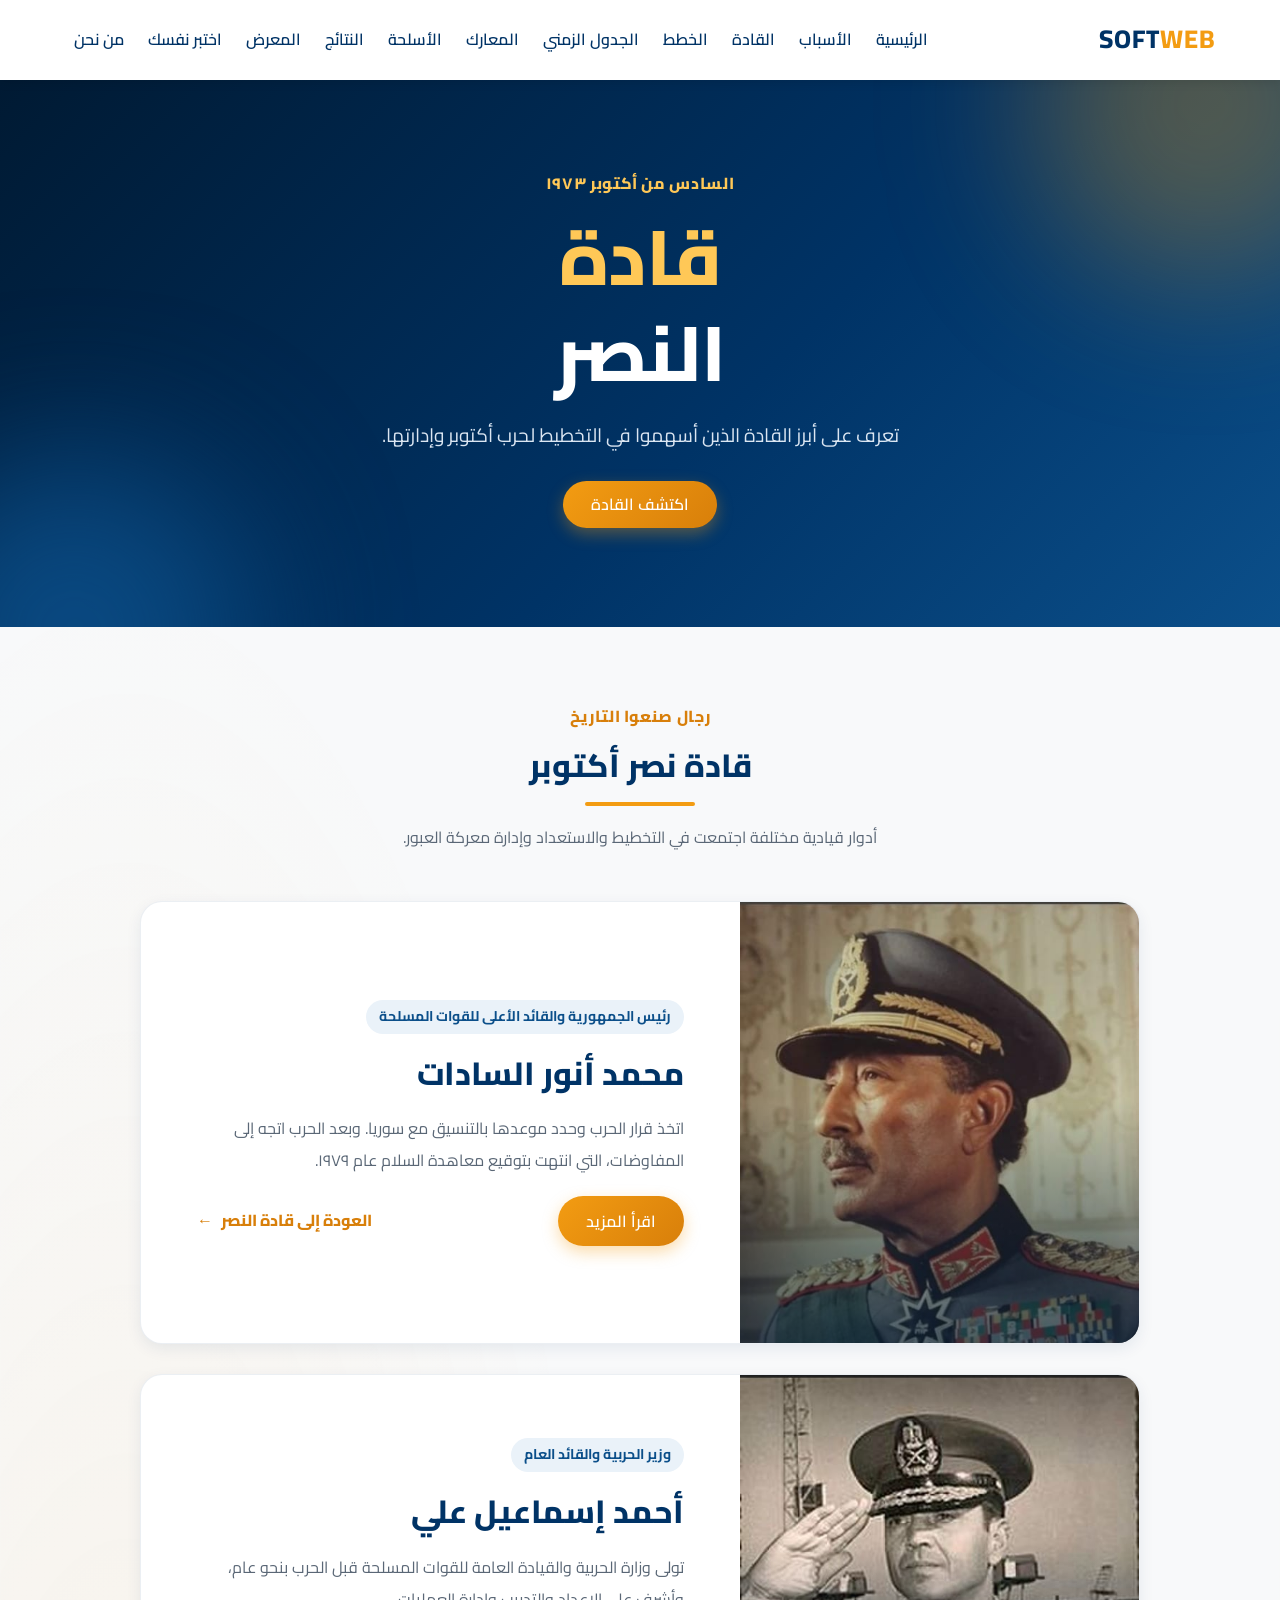
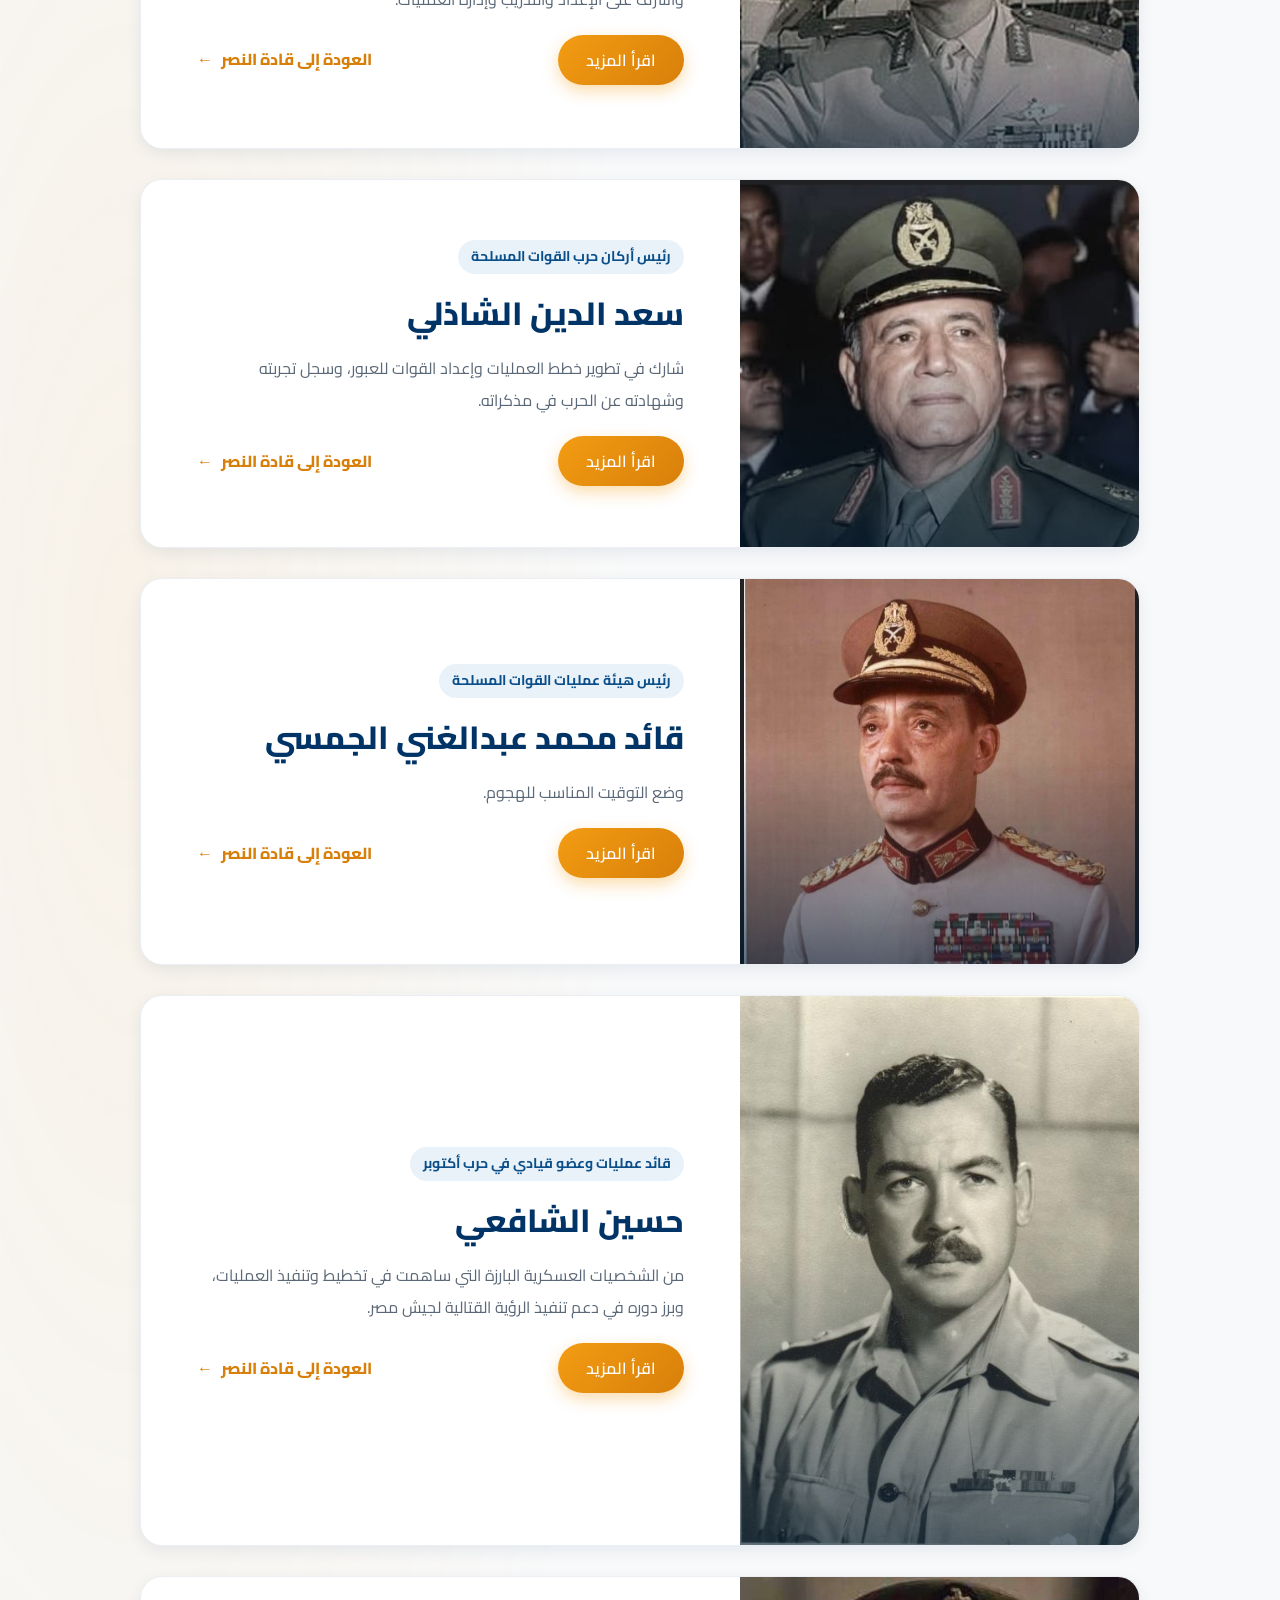
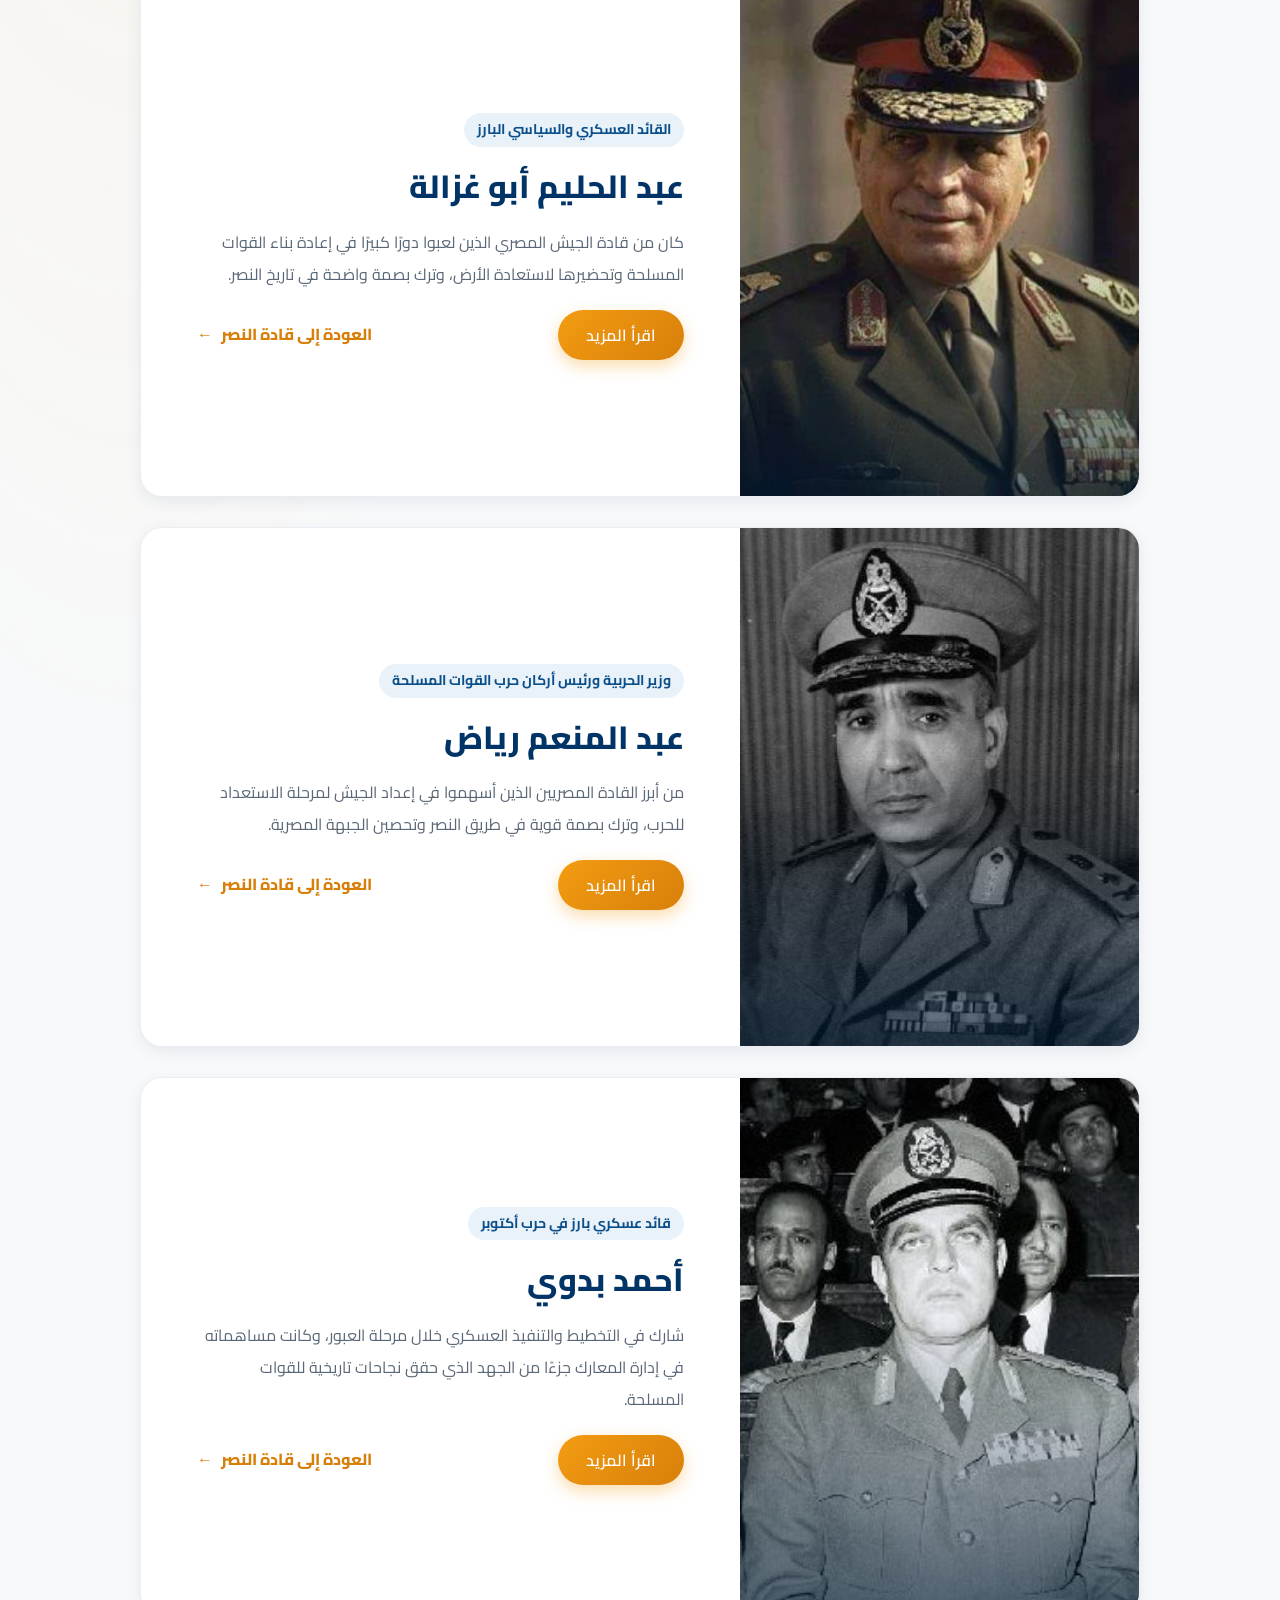
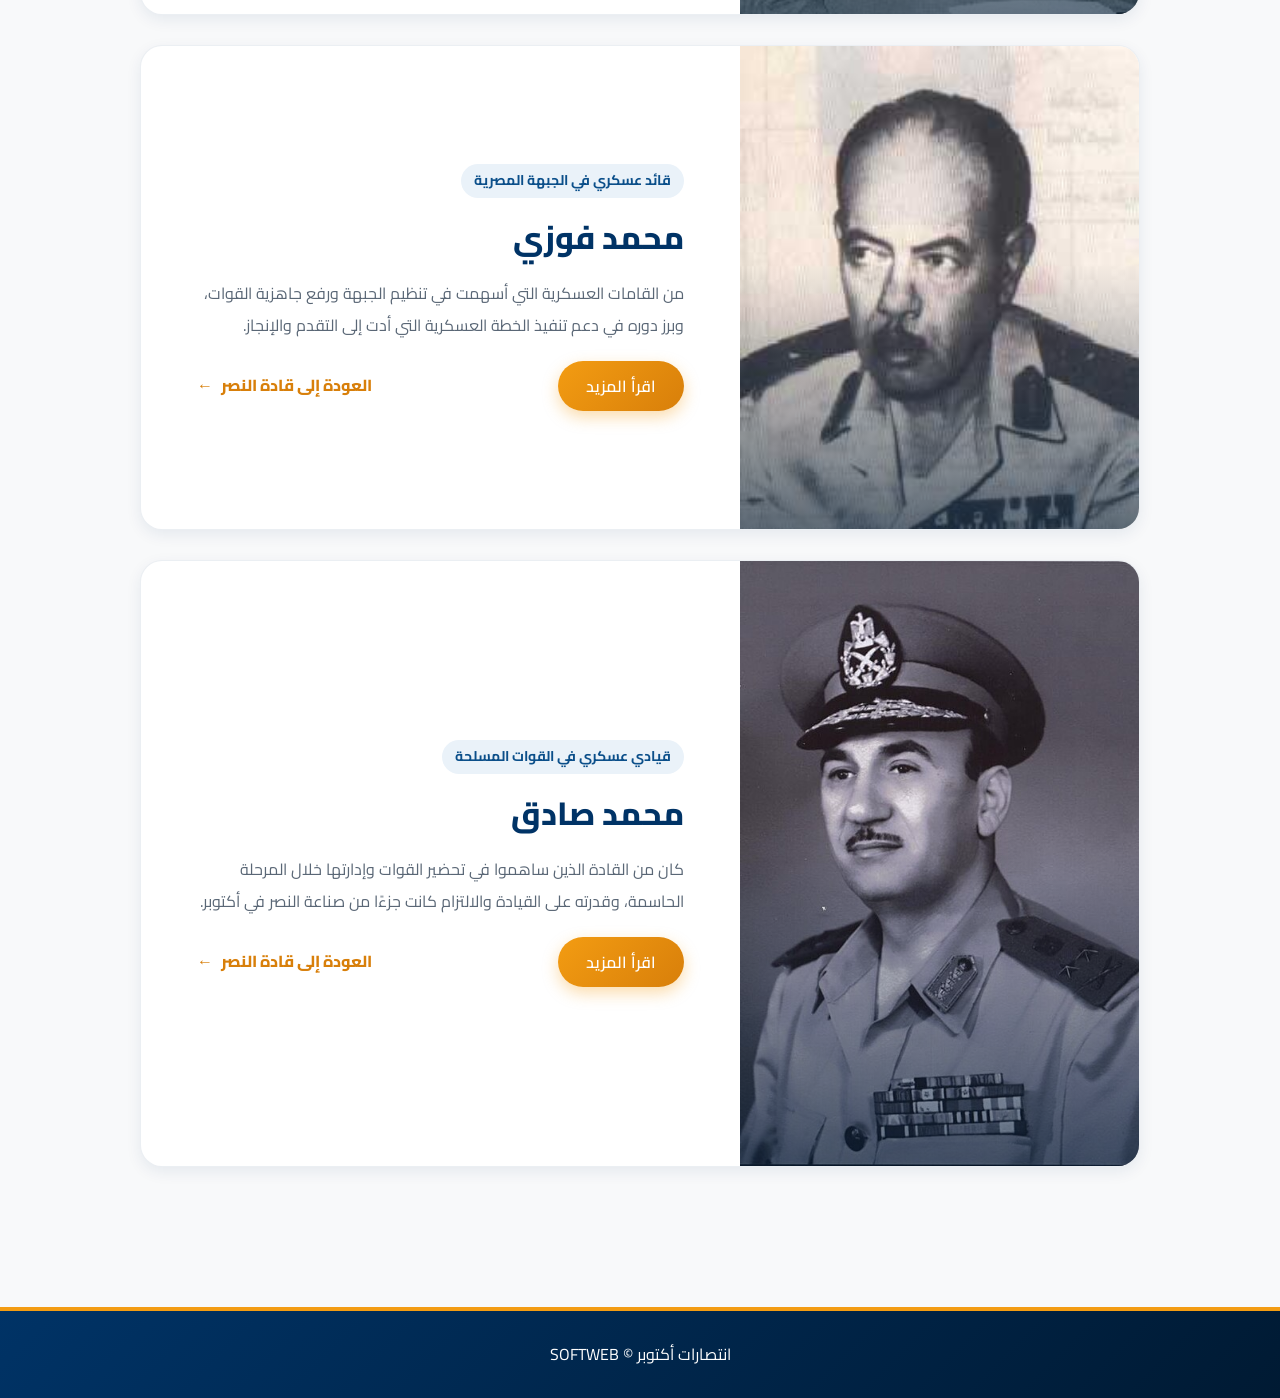
==== templates/leaders.html @ ecd03519 "Add files via upload" ====
<!doctype html>
<html lang="ar" dir="rtl">

<head>
    <meta charset="utf-8">
    <meta name="viewport" content="width=device-width, initial-scale=1">
    <meta name="description" content="تعرف على قادة مصر الذين أسهموا في نصر أكتوبر ١٩٧٣.">
    <title>قادة نصر أكتوبر | SOFTWEB</title>
    <link rel="preconnect" href="https://fonts.googleapis.com">
    <link rel="preconnect" href="https://fonts.gstatic.com" crossorigin>
    <link href="https://fonts.googleapis.com/css2?family=Cairo:wght@400;600;800&display=swap" rel="stylesheet">
    <link rel="stylesheet" href="../static/css/style.css">
    <link rel="stylesheet" href="../static/css/leaders.css">
    <link rel="icon" href="../static/img/softWebLogo.png">
</head>

<body>
    <header>

        <!--شعار-->
        <div class="logo">
            <h1>SOFT<span>WEB</span></h1>
        </div>

        <!--links روابط-->
        <nav>
            <div class="link_box">
                <a class="link_item" href="../index.html#word">الرئيسية</a>
                <a class="link_item" href="../index.html#causes">الأسباب</a>
                <a class="link_item" href="../index.html#leaders">القادة</a>
                <a class="link_item" href="../index.html#plans">الخطط</a>
                <a class="link_item" href="../index.html#timeline">الجدول الزمني</a>
                <a class="link_item" href="../index.html#battles">المعارك</a>
                <a class="link_item" href="../index.html#weapons">الأسلحة</a>
                <a class="link_item" href="../index.html#results">النتائج</a>
                <a class="link_item" href="../index.html#gallery">المعرض</a>
                <a class="link_item" href="../index.html#quiz">اختبر نفسك</a>
                <a class="link_item" href="../index.html#we">من نحن</a>

            </div>
        </nav>
    </header>

    <main>
        <section class="word leaders_hero" id="word">
            <div class="word_box">
                <p class="leaders_eyebrow">السادس من أكتوبر ١٩٧٣</p>
                <h1 class="word_item">
                    <span class="word_gold">قادة</span>
                    <span class="word_white">النصر</span>
                </h1>
                <p class="word_sub">تعرف على أبرز القادة الذين أسهموا في التخطيط لحرب أكتوبر وإدارتها.</p>
                <a class="btn" href="#leaders">اكتشف القادة</a>
            </div>
        </section>

        <section class="leaders_section" id="leaders" aria-labelledby="leaders-title">
            <div class="leaders_intro">
                <p class="leaders_kicker">رجال صنعوا التاريخ</p>
                <h2 class="section-title" id="leaders-title">قادة نصر أكتوبر</h2>
                <p>أدوار قيادية مختلفة اجتمعت في التخطيط والاستعداد وإدارة معركة العبور.</p>
            </div>

            <div class="leaders_box">
                <article class="leader_profile" id="elsadat">
                    <div class="leader_portrait">
                        <img src="../static/img/leaders/elsadat.jpg" alt="الرئيس محمد أنور السادات">
                    </div>
                    <div class="leader_content">
                        <p class="leader_role">رئيس الجمهورية والقائد الأعلى للقوات المسلحة</p>
                        <h3>محمد أنور السادات</h3>
                        <p>اتخذ قرار الحرب وحدد موعدها بالتنسيق مع سوريا. وبعد الحرب اتجه إلى المفاوضات، التي انتهت
                            بتوقيع معاهدة السلام عام ١٩٧٩.</p>
                        <div class="leader_actions">
                            <button class="leader_details_button" type="button" data-leader-id="elsadat">اقرأ
                                المزيد</button>
                            <a class="leader_back" href="../index.html#leaders">العودة إلى قادة النصر</a>
                        </div>
                    </div>
                </article>

                <article class="leader_profile" id="a7med">
                    <div class="leader_portrait">
                        <img src="../static/img/leaders/a7med_asma3il_3li.jpg" alt="الفريق أول أحمد إسماعيل علي">
                    </div>
                    <div class="leader_content">
                        <p class="leader_role">وزير الحربية والقائد العام</p>
                        <h3>أحمد إسماعيل علي</h3>
                        <p>تولى وزارة الحربية والقيادة العامة للقوات المسلحة قبل الحرب بنحو عام، وأشرف على الإعداد
                            والتدريب وإدارة العمليات.</p>
                        <div class="leader_actions">
                            <button class="leader_details_button" type="button" data-leader-id="a7med">اقرأ
                                المزيد</button>
                            <a class="leader_back" href="../index.html#leaders">العودة إلى قادة النصر</a>
                        </div>
                    </div>
                </article>

                <article class="leader_profile" id="sa3d">
                    <div class="leader_portrait">
                        <img src="../static/img/leaders/sa3d_eldin_elshazli.jpg" alt="الفريق سعد الدين الشاذلي">
                    </div>
                    <div class="leader_content">
                        <p class="leader_role">رئيس أركان حرب القوات المسلحة</p>
                        <h3>سعد الدين الشاذلي</h3>
                        <p>شارك في تطوير خطط العمليات وإعداد القوات للعبور، وسجل تجربته وشهادته عن الحرب في مذكراته.</p>
                        <div class="leader_actions">
                            <button class="leader_details_button" type="button" data-leader-id="sa3d">اقرأ
                                المزيد</button>
                            <a class="leader_back" href="../index.html#leaders">العودة إلى قادة النصر</a>
                        </div>
                    </div>

                </article>
                <article class="leader_profile" id="gamasy">
                    <div class="leader_portrait">
                        <img src="../static/img/leaders/gamasy.jpg" alt="الفريق محمد عبدالغني الجمسي">
                    </div>
                    <div class="leader_content">
                        <p class="leader_role">رئيس هيئة عمليات القوات المسلحة</p>
                        <h3>قائد محمد عبدالغني الجمسي</h3>
                        <p>وضع التوقيت المناسب للهجوم.</p>
                        <div class="leader_actions">
                            <button class="leader_details_button" type="button" data-leader-id="gamasy">اقرأ
                                المزيد</button>
                            <a class="leader_back" href="../index.html#leaders">العودة إلى قادة النصر</a>
                        </div>
                    </div>
                </article>

                <article class="leader_profile" id="shafie">
                    <div class="leader_portrait">
                        <img src="../static/img/leaders/Hussein_Al_Shafei.jpg" alt="اللواء حسين الشافعي">
                    </div>
                    <div class="leader_content">
                        <p class="leader_role">قائد عمليات وعضو قيادي في حرب أكتوبر</p>
                        <h3>حسين الشافعي</h3>
                        <p>من الشخصيات العسكرية البارزة التي ساهمت في تخطيط وتنفيذ العمليات، وبرز دوره في دعم تنفيذ الرؤية القتالية لجيش مصر.</p>
                        <div class="leader_actions">
                            <button class="leader_details_button" type="button" data-leader-id="shafie">اقرأ
                                المزيد</button>
                            <a class="leader_back" href="../index.html#leaders">العودة إلى قادة النصر</a>
                        </div>
                    </div>
                </article>

                <article class="leader_profile" id="abughazala">
                    <div class="leader_portrait">
                        <img src="../static/img/leaders/Abu-Ghazala.jpg" alt="المشير عبد الحليم أبو غزالة">
                    </div>
                    <div class="leader_content">
                        <p class="leader_role">القائد العسكري والسياسي البارز</p>
                        <h3>عبد الحليم أبو غزالة</h3>
                        <p>كان من قادة الجيش المصري الذين لعبوا دورًا كبيرًا في إعادة بناء القوات المسلحة وتحضيرها لاستعادة الأرض، وترك بصمة واضحة في تاريخ النصر.</p>
                        <div class="leader_actions">
                            <button class="leader_details_button" type="button" data-leader-id="abughazala">اقرأ
                                المزيد</button>
                            <a class="leader_back" href="../index.html#leaders">العودة إلى قادة النصر</a>
                        </div>
                    </div>
                </article>

                <article class="leader_profile" id="abdelmunim">
                    <div class="leader_portrait">
                        <img src="../static/img/leaders/3bd_elmen3m_riad.jpg" alt="الفريق أول عبد المنعم رياض">
                    </div>
                    <div class="leader_content">
                        <p class="leader_role">وزير الحربية ورئيس أركان حرب القوات المسلحة</p>
                        <h3>عبد المنعم رياض</h3>
                        <p>من أبرز القادة المصريين الذين أسهموا في إعداد الجيش لمرحلة الاستعداد للحرب، وترك بصمة قوية في طريق النصر وتحصين الجبهة المصرية.</p>
                        <div class="leader_actions">
                            <button class="leader_details_button" type="button" data-leader-id="abdelmunim">اقرأ
                                المزيد</button>
                            <a class="leader_back" href="../index.html#leaders">العودة إلى قادة النصر</a>
                        </div>
                    </div>
                </article>

                <article class="leader_profile" id="ahmedbadawy">
                    <div class="leader_portrait">
                        <img src="../static/img/leaders/Field_Marshal_Ahmed_Badawy.jpg" alt="الفريق أحمد بدوي">
                    </div>
                    <div class="leader_content">
                        <p class="leader_role">قائد عسكري بارز في حرب أكتوبر</p>
                        <h3>أحمد بدوي</h3>
                        <p>شارك في التخطيط والتنفيذ العسكري خلال مرحلة العبور، وكانت مساهماته في إدارة المعارك جزءًا من الجهد الذي حقق نجاحات تاريخية للقوات المسلحة.</p>
                        <div class="leader_actions">
                            <button class="leader_details_button" type="button" data-leader-id="ahmedbadawy">اقرأ
                                المزيد</button>
                            <a class="leader_back" href="../index.html#leaders">العودة إلى قادة النصر</a>
                        </div>
                    </div>
                </article>

                <article class="leader_profile" id="mohamedfawzi">
                    <div class="leader_portrait">
                        <img src="../static/img/leaders/General_Mohamed_Fawzi.jpg" alt="الفريق محمد فوزي">
                    </div>
                    <div class="leader_content">
                        <p class="leader_role">قائد عسكري في الجبهة المصرية</p>
                        <h3>محمد فوزي</h3>
                        <p>من القامات العسكرية التي أسهمت في تنظيم الجبهة ورفع جاهزية القوات، وبرز دوره في دعم تنفيذ الخطة العسكرية التي أدت إلى التقدم والإنجاز.</p>
                        <div class="leader_actions">
                            <button class="leader_details_button" type="button" data-leader-id="mohamedfawzi">اقرأ
                                المزيد</button>
                            <a class="leader_back" href="../index.html#leaders">العودة إلى قادة النصر</a>
                        </div>
                    </div>
                </article>

                <article class="leader_profile" id="mohamedsadeq">
                    <div class="leader_portrait">
                        <img src="../static/img/leaders/General_Mohamed_Ahmed_Sadek.jpg" alt="الفريق محمد صادق">
                    </div>
                    <div class="leader_content">
                        <p class="leader_role">قيادي عسكري في القوات المسلحة</p>
                        <h3>محمد صادق</h3>
                        <p>كان من القادة الذين ساهموا في تحضير القوات وإدارتها خلال المرحلة الحاسمة، وقدرته على القيادة والالتزام كانت جزءًا من صناعة النصر في أكتوبر.</p>
                        <div class="leader_actions">
                            <button class="leader_details_button" type="button" data-leader-id="mohamedsadeq">اقرأ
                                المزيد</button>
                            <a class="leader_back" href="../index.html#leaders">العودة إلى قادة النصر</a>
                        </div>
                    </div>
                </article>
            </div>
        </section>
    </main>

    <div class="modal leaders_modal" id="modal" aria-hidden="true">
        <div class="modal_card" role="dialog" aria-modal="true" aria-labelledby="modalTitle">
            <button class="modal_close" id="modalClose" aria-label="إغلاق">&times;</button>
            <h2 id="modalTitle"></h2>
            <p id="modalText"></p>
        </div>
    </div>

    <footer>
        <p>انتصارات أكتوبر &copy; SOFTWEB</p>
    </footer>

    <script src="../static/scripts/app.js"></script>
    <script src="../static/scripts/leaders.js"></script>
</body>

</html>
---- static/css/style.css ----
/* ========== المتغيرات (نفس ألوان الملف المرجعي + درجات إضافية) ========== */
:root {
    --main-blue: #003366;
    --deep-blue: #001a33;
    --mid-blue: #0b4f8a;
    --main-orange: #f39c12;
    --dark-orange: #d87f0a;
    --gold: #ffc857;
    --light-bg: #f8f9fa;
    --ink: #1c2a3a;
    --muted: #5a6776;
    --shadow-sm: 0 5px 15px rgba(0, 51, 102, 0.08);
    --shadow-lg: 0 18px 40px rgba(0, 51, 102, 0.22);
    --ease: cubic-bezier(.22, .8, .3, 1);
}

/* ========== الأساسيات ========== */
*,
*::before,
*::after {
    box-sizing: border-box;
}

html {
    scroll-behavior: smooth;
    scroll-padding-top: 80px;
}

body {
    font-family: 'Cairo', 'Segoe UI', Tahoma, Geneva, Verdana, sans-serif;
    background-color: var(--light-bg);
    color: var(--ink);
    margin: 0;
    padding: 0;
    line-height: 1.7;
}

img {
    max-width: 100%;
    display: block;
}

a {
    text-decoration: none;
}

:focus-visible {
    outline: 3px solid var(--main-orange);
    outline-offset: 3px;
}

/* ========== الهيدر ========== */
header {
    position: sticky;
    top: 0;
    z-index: 100;
    display: flex;
    align-items: center;
    justify-content: space-between;
    padding: 18px 5%;
    background-color: rgba(255, 255, 255, 0.92);
    backdrop-filter: blur(10px);
    box-shadow: 0 2px 10px rgba(0, 0, 0, 0.1);
    transition: padding 0.35s var(--ease), box-shadow 0.35s var(--ease);
}

header.scrolled {
    padding: 8px 5%;
    box-shadow: 0 6px 24px rgba(0, 51, 102, 0.18);
}

.logo h1 {
    margin: 0;
    font-size: 1.6rem;
    font-weight: 800;
    color: var(--main-blue);
    letter-spacing: 1px;
}

.logo span {
    color: var(--main-orange);
}

nav {
    min-width: 0;
}

.link_box {
    display: flex;
    gap: 4px;
    overflow-x: auto;
    scrollbar-width: none;
}

.link_box::-webkit-scrollbar {
    display: none;
}

.link_item {
    position: relative;
    color: var(--main-blue);
    font-weight: 600;
    white-space: nowrap;
    padding: 6px 10px;
    transition: color 0.3s;
}

/* خط برتقالي يتمدد تحت الرابط */
.link_item::after {
    content: '';
    position: absolute;
    bottom: 0;
    right: 10px;
    left: 10px;
    height: 3px;
    border-radius: 3px;
    background: var(--main-orange);
    transform: scaleX(0);
    transform-origin: right;
    transition: transform 0.35s var(--ease);
}

.link_item:hover,
.link_item.active {
    color: var(--main-orange);
}

.link_item:hover::after,
.link_item.active::after {
    transform: scaleX(1);
}

/* ========== الأزرار ========== */
.btn,
button {
    position: relative;
    overflow: hidden;
    display: inline-block;
    font-family: inherit;
    font-size: 1rem;
    font-weight: 600;
    color: #fff;
    background: linear-gradient(135deg, var(--main-orange), var(--dark-orange));
    border: none;
    border-radius: 25px;
    padding: 10px 28px;
    cursor: pointer;
    box-shadow: 0 6px 16px rgba(243, 156, 18, 0.35);
    transition: transform 0.3s var(--ease), box-shadow 0.3s var(--ease);
}

/* لمعة تعبر الزر */
.btn::before,
button::before {
    content: '';
    position: absolute;
    top: 0;
    bottom: 0;
    width: 50%;
    right: -80%;
    background: linear-gradient(100deg, transparent, rgba(255, 255, 255, 0.55), transparent);
    transform: skewX(20deg);
}

.btn:hover::before,
button:hover::before {
    right: 130%;
    transition: right 0.7s var(--ease);
}

.btn:hover,
button:hover {
    transform: translateY(-3px);
    box-shadow: 0 10px 22px rgba(243, 156, 18, 0.5);
}

.btn:active,
button:active {
    transform: translateY(0) scale(0.97);
}

/* ========== عناوين الأقسام ========== */
.section-title {
    position: relative;
    margin: 0 0 56px;
    color: var(--main-blue);
    font-size: 2rem;
    font-weight: 800;
    text-align: center;
}

.section-title::after {
    content: '';
    position: absolute;
    bottom: -14px;
    left: 50%;
    width: 60px;
    height: 4px;
    border-radius: 4px;
    background: var(--main-orange);
    transform: translateX(-50%);
    transition: width 0.8s var(--ease);
}

/* الخط يتمدد عند ظهور العنوان */
.section-title.reveal:not(.in)::after {
    width: 0;
}

.section-title.in::after {
    width: 110px;
}

/* ========== الفوتر ========== */
footer {
    background: linear-gradient(135deg, var(--main-blue), var(--deep-blue));
    color: #fff;
    padding: 30px 0;
    text-align: center;
    margin-top: 50px;
    border-top: 4px solid var(--main-orange);
}

footer p {
    margin: 0;
}

/* ========== الظهور عند التمرير ========== */
.reveal {
    opacity: 0;
}

.reveal.in {
    opacity: 1;
    animation: revealUp 0.8s var(--ease) backwards;
    animation-delay: calc(var(--i, 0) * 120ms);
}

@keyframes revealUp {
    from {
        opacity: 0;
        transform: translateY(40px);
    }
}

@keyframes revealX {
    from {
        opacity: 0;
        transform: translateX(var(--dx, 60px));
    }
}

/* ========== جوال ========== */
@media (max-width: 640px) {
    header {
        flex-direction: column;
        gap: 6px;
    }

    nav {
        width: 100%;
    }

    .section-title {
        font-size: 1.6rem;
    }
}

/* احترام من يفضّل تقليل الحركة */
@media (prefers-reduced-motion: reduce) {

    *,
    *::before,
    *::after {
        animation: none !important;
        transition: none !important;
    }

    html {
        scroll-behavior: auto;
    }

    .reveal {
        opacity: 1;
    }
}
---- static/css/leaders.css ----
.word.leaders_hero {
    position: relative;
    display: flex;
    align-items: center;
    justify-content: center;
    overflow: hidden;
    min-height: 58vh;
    padding: 90px 20px;
    color: #fff;
    text-align: center;
    background: linear-gradient(135deg, var(--deep-blue), var(--main-blue) 58%, var(--mid-blue));
}

.leaders_hero::before,
.leaders_hero::after {
    position: absolute;
    width: 350px;
    height: 350px;
    border-radius: 50%;
    content: '';
    filter: blur(75px);
    pointer-events: none;
}

.leaders_hero::before {
    top: -150px;
    right: -100px;
    background: rgba(243, 156, 18, 0.32);
}

.leaders_hero::after {
    bottom: -180px;
    left: -100px;
    background: rgba(11, 79, 138, 0.85);
}

.leaders_hero .word_box {
    position: relative;
    z-index: 1;
    max-width: 800px;
}

.leaders_hero .word_item {
    margin: 0 0 18px;
    font-size: clamp(2.4rem, 7vw, 4.8rem);
    font-weight: 800;
    line-height: 1.25;
}

.leaders_hero .word_item span {
    display: block;
}

.leaders_hero .word_gold {
    color: var(--gold);
}

.leaders_hero .word_white {
    color: #fff;
}

.leaders_hero .word_sub {
    margin: 0 auto 30px;
    color: #dbe6f2;
    font-size: 1.2rem;
}

.leaders_hero {
    scroll-margin-top: 80px;
}

.leaders_hero .word_sub {
    max-width: 620px;
    margin-right: auto;
    margin-left: auto;
}

.leaders_eyebrow,
.leaders_kicker {
    color: var(--gold);
    font-weight: 800;
    letter-spacing: 0.04em;
}

.leaders_eyebrow {
    margin: 0 0 12px;
}

.leaders_section {
    padding: 76px 5% 90px;
    scroll-margin-top: 88px;
    background:
        radial-gradient(ellipse at 10% 30%, rgba(243, 156, 18, 0.08), transparent 32rem),
        var(--light-bg);
}

.leaders_intro {
    max-width: 720px;
    margin: 0 auto 50px;
    text-align: center;
}

.leaders_intro .leaders_kicker {
    margin: 0 0 8px;
    color: var(--dark-orange);
}

.leaders_intro .section-title {
    margin-bottom: 32px;
}

.leaders_intro > p:last-child {
    margin: 0;
    color: var(--muted);
}

.leaders_box {
    max-width: 1000px;
    margin: 0 auto;
    display: grid;
    gap: 30px;
}

.leader_profile {
    display: grid;
    grid-template-columns: minmax(220px, 0.8fr) minmax(0, 1.2fr);
    min-height: 300px;
    overflow: hidden;
    scroll-margin-top: 100px;
    border: 1px solid rgba(0, 51, 102, 0.08);
    border-radius: 22px;
    background: #fff;
    box-shadow: var(--shadow-sm);
    transition: transform 0.35s var(--ease), box-shadow 0.35s var(--ease);
}

.leader_profile:hover {
    transform: translateY(-5px);
    box-shadow: var(--shadow-lg);
}

.leader_portrait {
    position: relative;
    min-height: 300px;
    overflow: hidden;
    background: linear-gradient(145deg, #dce7f1, #f5e8d0);
}

.leader_portrait::after {
    position: absolute;
    inset: 45% 0 0;
    content: '';
    background: linear-gradient(transparent, rgba(0, 26, 51, 0.62));
    pointer-events: none;
}

.leader_portrait img {
    width: 100%;
    height: 100%;
    min-height: 300px;
    object-fit: cover;
    transition: transform 0.7s var(--ease);
}

.leader_profile:hover .leader_portrait img {
    transform: scale(1.04);
}

.leader_number {
    position: absolute;
    z-index: 1;
    right: 22px;
    bottom: 12px;
    color: #fff;
    font-size: 2.2rem;
    font-weight: 800;
    line-height: 1;
}

.leader_content {
    align-self: center;
    padding: 38px clamp(24px, 5vw, 56px);
}

.leader_role {
    display: inline-block;
    margin: 0 0 12px;
    padding: 5px 13px;
    border-radius: 20px;
    color: var(--mid-blue);
    background: #eaf2f9;
    font-size: 0.88rem;
    font-weight: 700;
}

.leader_content h3 {
    margin: 0 0 12px;
    color: var(--main-blue);
    font-size: clamp(1.5rem, 3vw, 2rem);
    font-weight: 800;
}

.leader_content > p:not(.leader_role) {
    margin: 0;
    color: var(--muted);
    line-height: 2;
}

.leader_actions {
    display: flex;
    align-items: center;
    justify-content: space-between;
    gap: 14px;
    margin-top: 20px;
}

.leader_details_button {
    flex: 0 0 auto;
    margin: 0;
}

.leader_back {
    display: inline-flex;
    align-items: center;
    gap: 8px;
    margin: 0;
    color: var(--dark-orange);
    font-weight: 800;
    transition: color 0.25s ease, gap 0.25s ease;
}

.leader_back::after {
    content: '←';
}

.leader_back:hover {
    gap: 13px;
    color: var(--main-blue);
}

.leaders_modal {
    position: fixed;
    inset: 0;
    z-index: 200;
    display: grid;
    place-items: center;
    padding: 20px;
    background: rgba(0, 26, 51, 0.7);
    backdrop-filter: blur(4px);
    opacity: 0;
    visibility: hidden;
    transition: opacity 0.3s ease, visibility 0.3s ease;
}

.leaders_modal.open {
    opacity: 1;
    visibility: visible;
}

.leaders_modal[hidden] {
    display: none;
}

.leaders_modal .modal_card {
    position: relative;
    width: 100%;
    max-width: 520px;
    padding: 34px 30px 30px;
    border-top: 5px solid var(--main-orange);
    border-radius: 15px;
    background: #fff;
    box-shadow: var(--shadow-lg);
    transform: scale(0.9) translateY(24px);
    transition: transform 0.35s var(--ease);
}

.leaders_modal.open .modal_card {
    transform: none;
}

.leaders_modal .modal_card h2 {
    margin: 0 0 10px;
    color: var(--main-blue);
    font-weight: 800;
}

.leaders_modal .modal_card p {
    margin: 0;
    color: var(--muted);
}

.leaders_modal .modal_close {
    position: absolute;
    top: 12px;
    left: 14px;
    width: 38px;
    height: 38px;
    padding: 0;
    border-radius: 50%;
    color: var(--main-blue);
    background: #eef2f7;
    box-shadow: none;
    font-size: 1.5rem;
    line-height: 1;
}

.leaders_modal .modal_close::before {
    display: none;
}

@media (max-width: 700px) {
    .leaders_hero {
        min-height: 52vh;
    }

    .leaders_section {
        padding: 58px 5% 70px;
    }

    .leaders_intro {
        margin-bottom: 34px;
    }

    .leader_profile {
        grid-template-columns: 1fr;
    }

    .leader_portrait,
    .leader_portrait img {
        min-height: 270px;
        max-height: 380px;
    }

    .leader_content {
        padding: 28px 24px 32px;
    }
}

@media (prefers-reduced-motion: reduce) {
    .leaders_eyebrow {
        animation: none;
    }
}
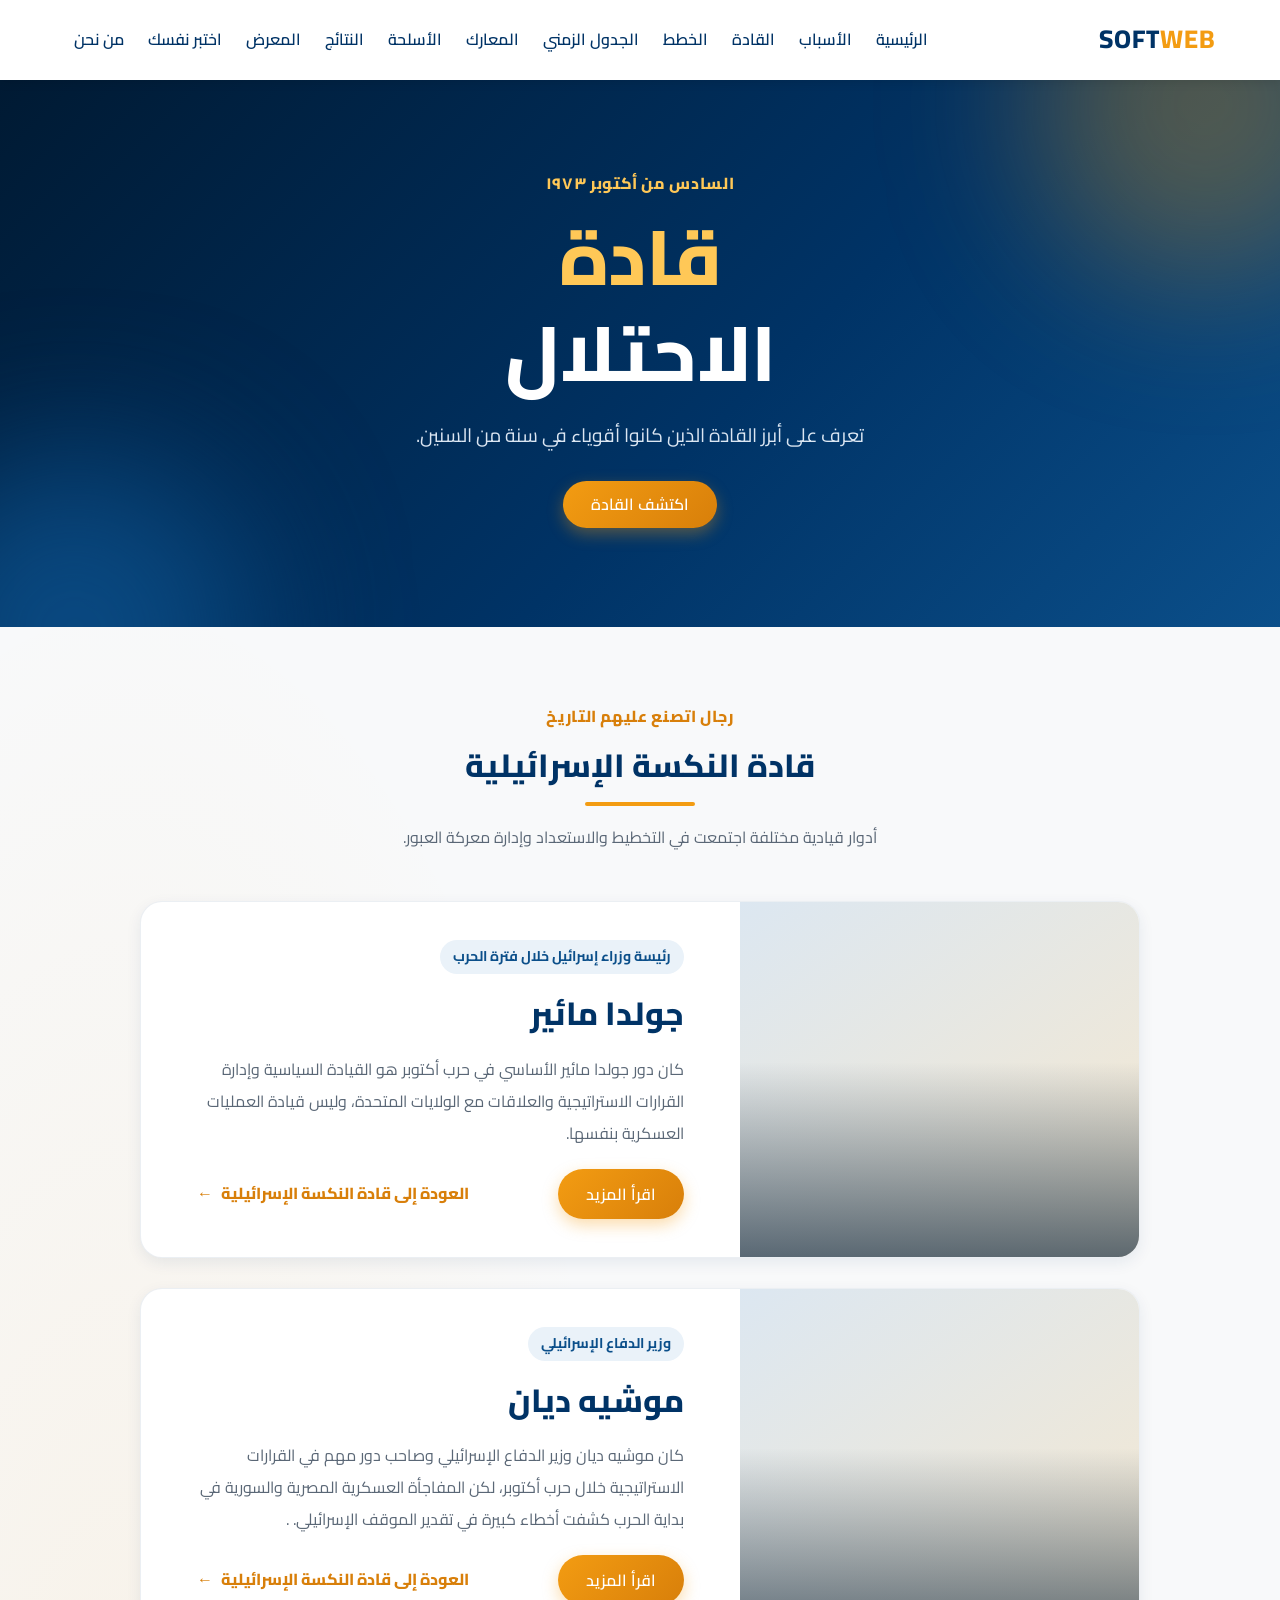
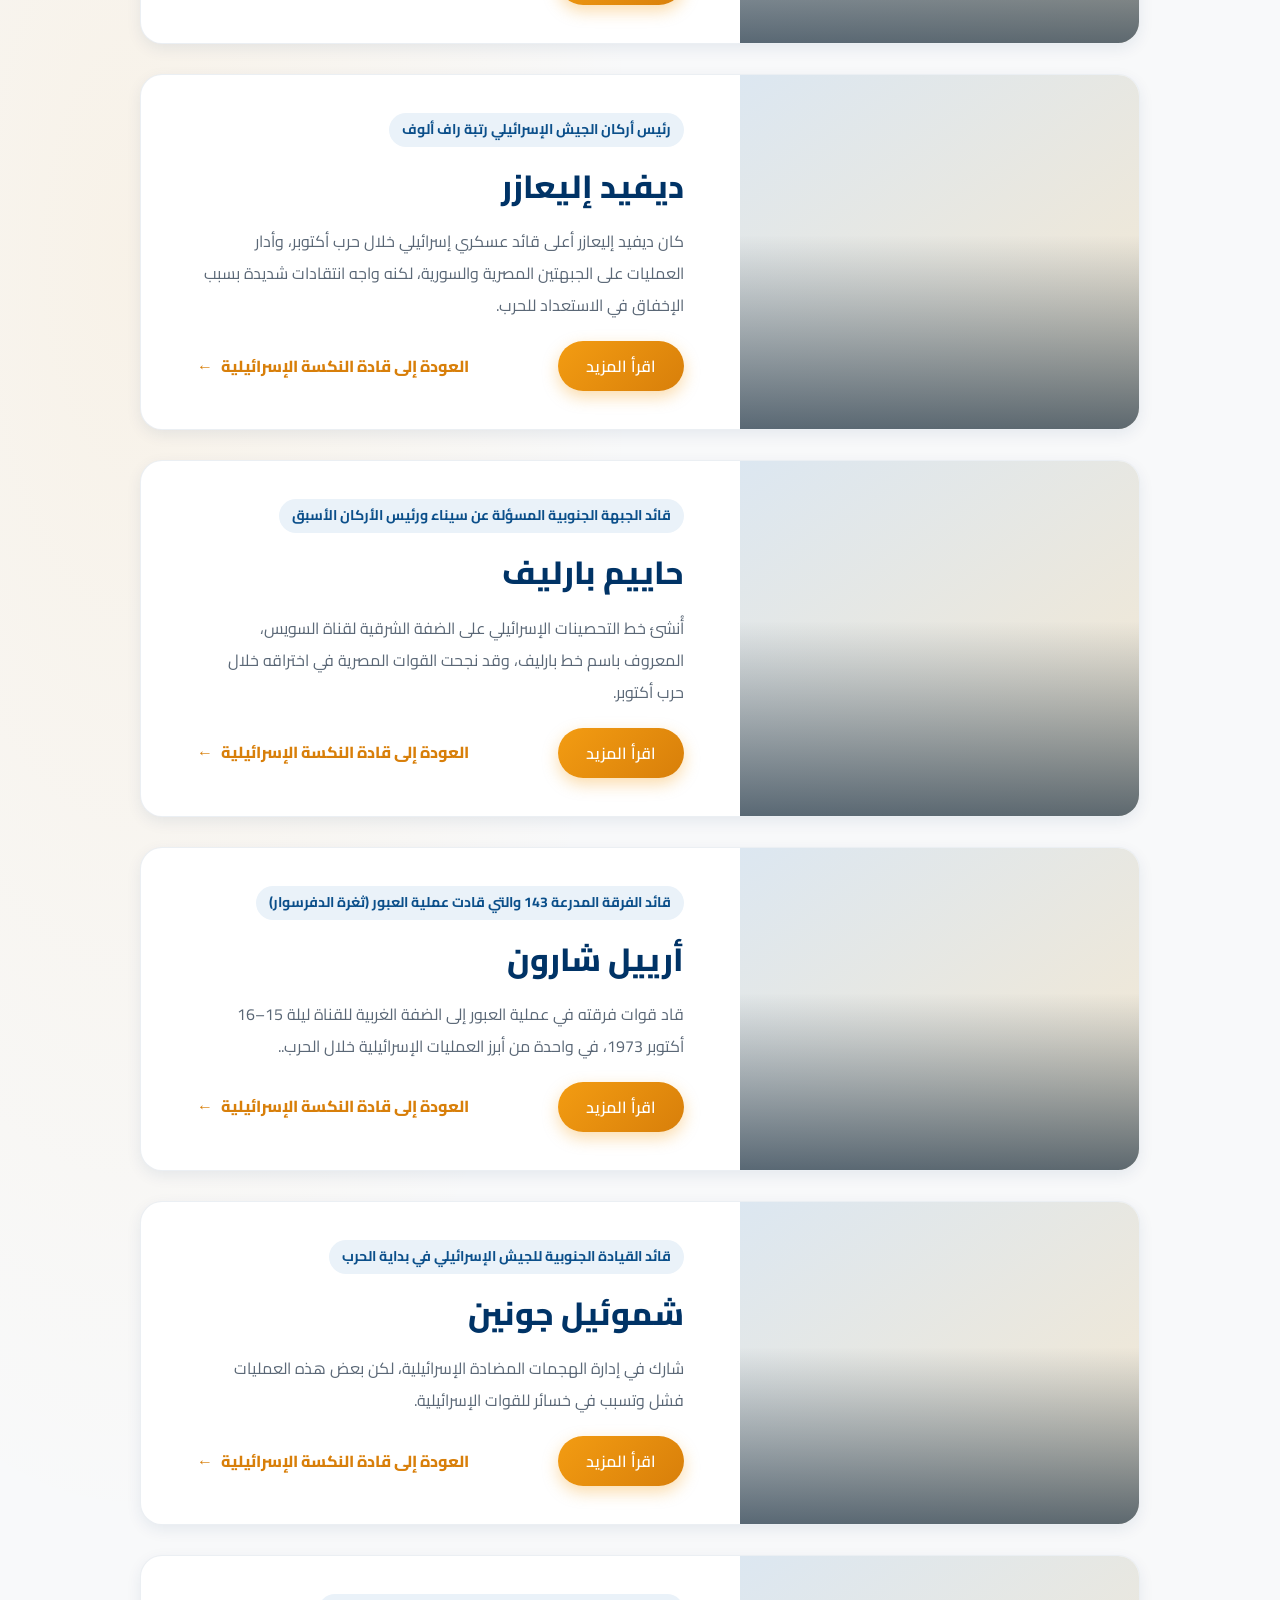
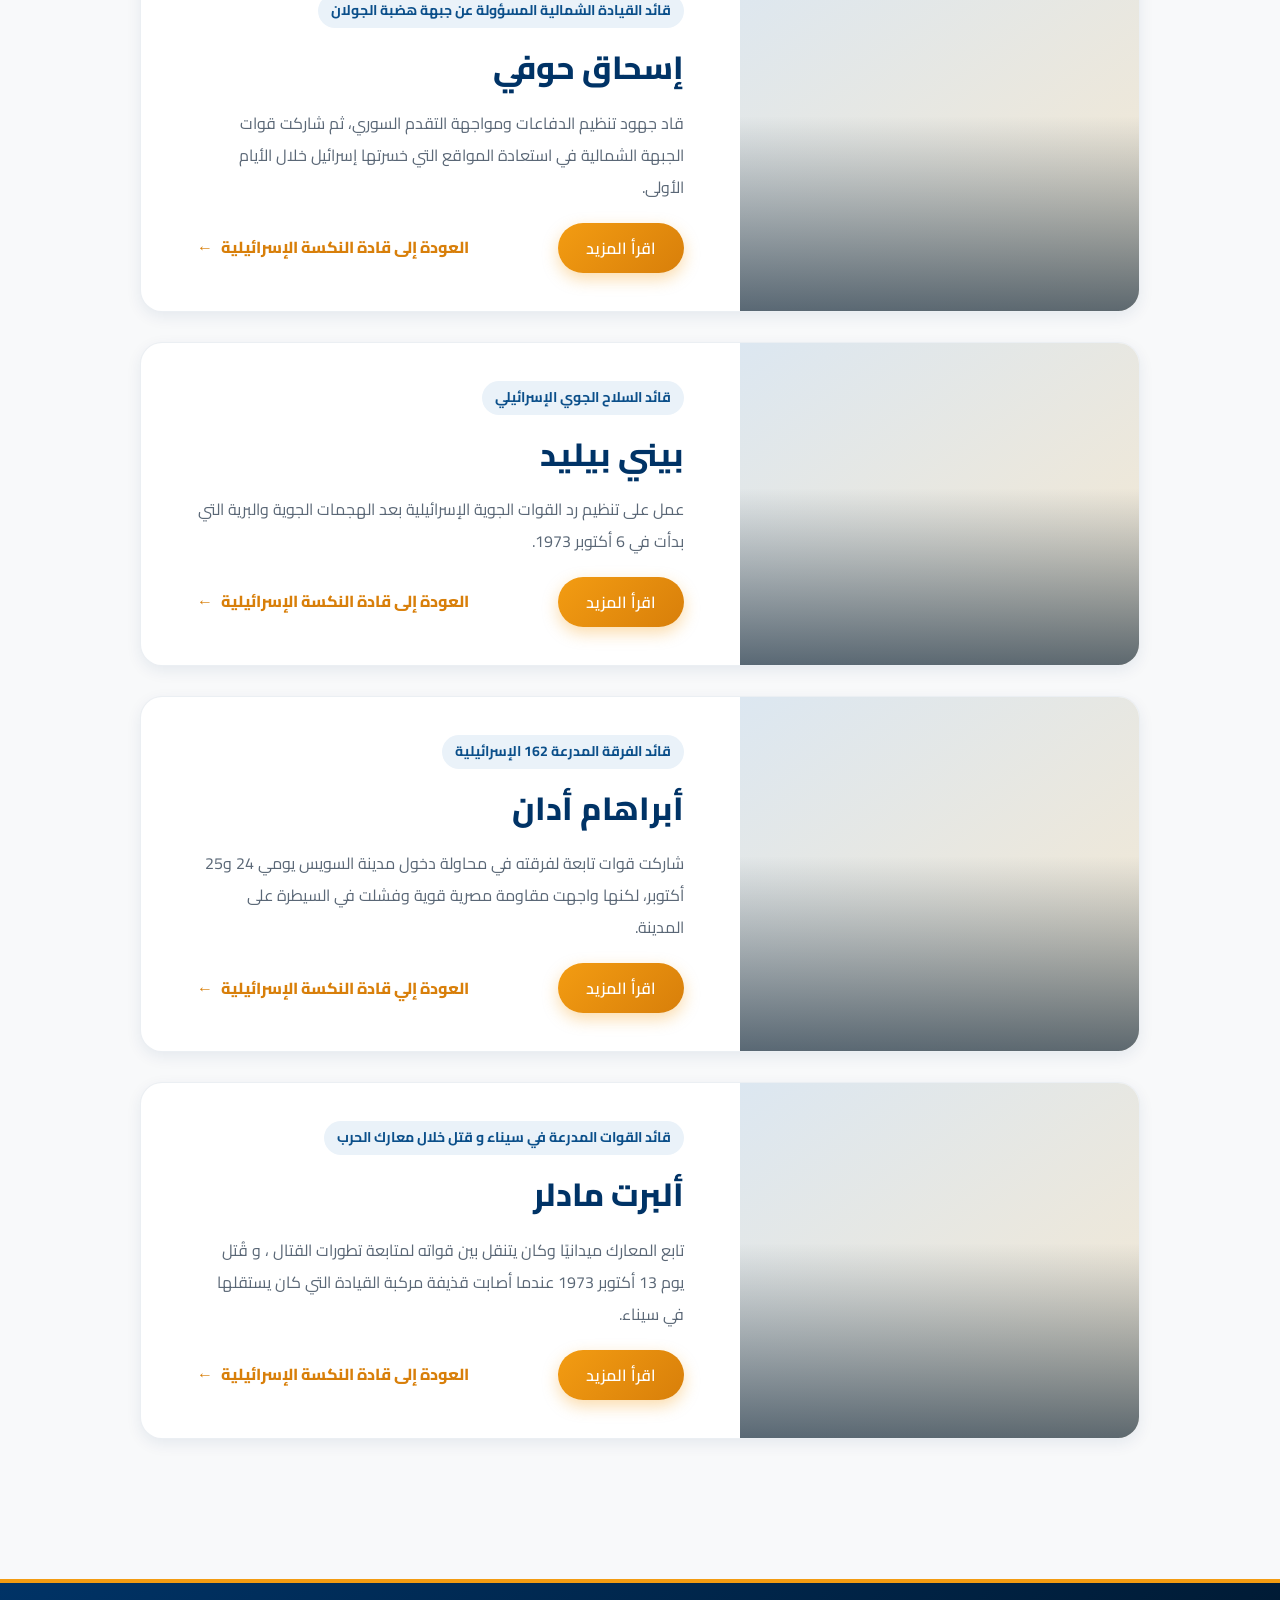
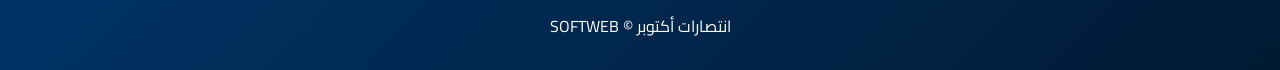
==== commit f126b4e5: "Update leaders.html" ====
--- a/templates/leaders.html
+++ b/templates/leaders.html
@@ -4,8 +4,8 @@
 <head>
     <meta charset="utf-8">
     <meta name="viewport" content="width=device-width, initial-scale=1">
-    <meta name="description" content="تعرف على قادة مصر الذين أسهموا في نصر أكتوبر ١٩٧٣.">
-    <title>قادة نصر أكتوبر | SOFTWEB</title>
+    <meta name="description" content="تعرف على قادة كانوا أقوياء في سنة من السنين.">
+    <title>قادة  الاحتلال الإسرائيلي | SOFTWEB</title>
     <link rel="preconnect" href="https://fonts.googleapis.com">
     <link rel="preconnect" href="https://fonts.gstatic.com" crossorigin>
     <link href="https://fonts.googleapis.com/css2?family=Cairo:wght@400;600;800&display=swap" rel="stylesheet">
@@ -47,179 +47,178 @@
                 <p class="leaders_eyebrow">السادس من أكتوبر ١٩٧٣</p>
                 <h1 class="word_item">
                     <span class="word_gold">قادة</span>
-                    <span class="word_white">النصر</span>
+                    <span class="word_white">الاحتلال</span>
                 </h1>
-                <p class="word_sub">تعرف على أبرز القادة الذين أسهموا في التخطيط لحرب أكتوبر وإدارتها.</p>
+                <p class="word_sub">تعرف    على أبرز القادة الذين كانوا أقوياء في سنة من السنين.</p>
                 <a class="btn" href="#leaders">اكتشف القادة</a>
             </div>
         </section>
 
         <section class="leaders_section" id="leaders" aria-labelledby="leaders-title">
             <div class="leaders_intro">
-                <p class="leaders_kicker">رجال صنعوا التاريخ</p>
-                <h2 class="section-title" id="leaders-title">قادة نصر أكتوبر</h2>
+                <p class="leaders_kicker">رجال اتصنع عليهم التاريخ</p>
+                <h2 class="section-title" id="leaders-title">قادة النكسة الإسرائيلية</h2>
                 <p>أدوار قيادية مختلفة اجتمعت في التخطيط والاستعداد وإدارة معركة العبور.</p>
             </div>
 
             <div class="leaders_box">
-                <article class="leader_profile" id="elsadat">
-                    <div class="leader_portrait">
-                        <img src="../static/img/leaders/elsadat.jpg" alt="الرئيس محمد أنور السادات">
-                    </div>
-                    <div class="leader_content">
-                        <p class="leader_role">رئيس الجمهورية والقائد الأعلى للقوات المسلحة</p>
-                        <h3>محمد أنور السادات</h3>
-                        <p>اتخذ قرار الحرب وحدد موعدها بالتنسيق مع سوريا. وبعد الحرب اتجه إلى المفاوضات، التي انتهت
-                            بتوقيع معاهدة السلام عام ١٩٧٩.</p>
-                        <div class="leader_actions">
-                            <button class="leader_details_button" type="button" data-leader-id="elsadat">اقرأ
-                                المزيد</button>
-                            <a class="leader_back" href="../index.html#leaders">العودة إلى قادة النصر</a>
-                        </div>
-                    </div>
-                </article>
-
-                <article class="leader_profile" id="a7med">
-                    <div class="leader_portrait">
-                        <img src="../static/img/leaders/a7med_asma3il_3li.jpg" alt="الفريق أول أحمد إسماعيل علي">
-                    </div>
-                    <div class="leader_content">
-                        <p class="leader_role">وزير الحربية والقائد العام</p>
-                        <h3>أحمد إسماعيل علي</h3>
-                        <p>تولى وزارة الحربية والقيادة العامة للقوات المسلحة قبل الحرب بنحو عام، وأشرف على الإعداد
-                            والتدريب وإدارة العمليات.</p>
-                        <div class="leader_actions">
-                            <button class="leader_details_button" type="button" data-leader-id="a7med">اقرأ
-                                المزيد</button>
-                            <a class="leader_back" href="../index.html#leaders">العودة إلى قادة النصر</a>
-                        </div>
-                    </div>
-                </article>
-
-                <article class="leader_profile" id="sa3d">
-                    <div class="leader_portrait">
-                        <img src="../static/img/leaders/sa3d_eldin_elshazli.jpg" alt="الفريق سعد الدين الشاذلي">
-                    </div>
-                    <div class="leader_content">
-                        <p class="leader_role">رئيس أركان حرب القوات المسلحة</p>
-                        <h3>سعد الدين الشاذلي</h3>
-                        <p>شارك في تطوير خطط العمليات وإعداد القوات للعبور، وسجل تجربته وشهادته عن الحرب في مذكراته.</p>
-                        <div class="leader_actions">
-                            <button class="leader_details_button" type="button" data-leader-id="sa3d">اقرأ
-                                المزيد</button>
-                            <a class="leader_back" href="../index.html#leaders">العودة إلى قادة النصر</a>
-                        </div>
-                    </div>
-
-                </article>
-                <article class="leader_profile" id="gamasy">
-                    <div class="leader_portrait">
-                        <img src="../static/img/leaders/gamasy.jpg" alt="الفريق محمد عبدالغني الجمسي">
-                    </div>
-                    <div class="leader_content">
-                        <p class="leader_role">رئيس هيئة عمليات القوات المسلحة</p>
-                        <h3>قائد محمد عبدالغني الجمسي</h3>
-                        <p>وضع التوقيت المناسب للهجوم.</p>
-                        <div class="leader_actions">
-                            <button class="leader_details_button" type="button" data-leader-id="gamasy">اقرأ
-                                المزيد</button>
-                            <a class="leader_back" href="../index.html#leaders">العودة إلى قادة النصر</a>
-                        </div>
-                    </div>
-                </article>
-
-                <article class="leader_profile" id="shafie">
-                    <div class="leader_portrait">
-                        <img src="../static/img/leaders/Hussein_Al_Shafei.jpg" alt="اللواء حسين الشافعي">
-                    </div>
-                    <div class="leader_content">
-                        <p class="leader_role">قائد عمليات وعضو قيادي في حرب أكتوبر</p>
-                        <h3>حسين الشافعي</h3>
-                        <p>من الشخصيات العسكرية البارزة التي ساهمت في تخطيط وتنفيذ العمليات، وبرز دوره في دعم تنفيذ الرؤية القتالية لجيش مصر.</p>
-                        <div class="leader_actions">
-                            <button class="leader_details_button" type="button" data-leader-id="shafie">اقرأ
-                                المزيد</button>
-                            <a class="leader_back" href="../index.html#leaders">العودة إلى قادة النصر</a>
-                        </div>
-                    </div>
-                </article>
-
-                <article class="leader_profile" id="abughazala">
-                    <div class="leader_portrait">
-                        <img src="../static/img/leaders/Abu-Ghazala.jpg" alt="المشير عبد الحليم أبو غزالة">
-                    </div>
-                    <div class="leader_content">
-                        <p class="leader_role">القائد العسكري والسياسي البارز</p>
-                        <h3>عبد الحليم أبو غزالة</h3>
-                        <p>كان من قادة الجيش المصري الذين لعبوا دورًا كبيرًا في إعادة بناء القوات المسلحة وتحضيرها لاستعادة الأرض، وترك بصمة واضحة في تاريخ النصر.</p>
-                        <div class="leader_actions">
-                            <button class="leader_details_button" type="button" data-leader-id="abughazala">اقرأ
-                                المزيد</button>
-                            <a class="leader_back" href="../index.html#leaders">العودة إلى قادة النصر</a>
-                        </div>
-                    </div>
-                </article>
-
-                <article class="leader_profile" id="abdelmunim">
-                    <div class="leader_portrait">
-                        <img src="../static/img/leaders/3bd_elmen3m_riad.jpg" alt="الفريق أول عبد المنعم رياض">
-                    </div>
-                    <div class="leader_content">
-                        <p class="leader_role">وزير الحربية ورئيس أركان حرب القوات المسلحة</p>
-                        <h3>عبد المنعم رياض</h3>
-                        <p>من أبرز القادة المصريين الذين أسهموا في إعداد الجيش لمرحلة الاستعداد للحرب، وترك بصمة قوية في طريق النصر وتحصين الجبهة المصرية.</p>
-                        <div class="leader_actions">
-                            <button class="leader_details_button" type="button" data-leader-id="abdelmunim">اقرأ
-                                المزيد</button>
-                            <a class="leader_back" href="../index.html#leaders">العودة إلى قادة النصر</a>
-                        </div>
-                    </div>
-                </article>
-
-                <article class="leader_profile" id="ahmedbadawy">
-                    <div class="leader_portrait">
-                        <img src="../static/img/leaders/Field_Marshal_Ahmed_Badawy.jpg" alt="الفريق أحمد بدوي">
-                    </div>
-                    <div class="leader_content">
-                        <p class="leader_role">قائد عسكري بارز في حرب أكتوبر</p>
-                        <h3>أحمد بدوي</h3>
-                        <p>شارك في التخطيط والتنفيذ العسكري خلال مرحلة العبور، وكانت مساهماته في إدارة المعارك جزءًا من الجهد الذي حقق نجاحات تاريخية للقوات المسلحة.</p>
-                        <div class="leader_actions">
-                            <button class="leader_details_button" type="button" data-leader-id="ahmedbadawy">اقرأ
-                                المزيد</button>
-                            <a class="leader_back" href="../index.html#leaders">العودة إلى قادة النصر</a>
-                        </div>
-                    </div>
-                </article>
-
-                <article class="leader_profile" id="mohamedfawzi">
-                    <div class="leader_portrait">
-                        <img src="../static/img/leaders/General_Mohamed_Fawzi.jpg" alt="الفريق محمد فوزي">
-                    </div>
-                    <div class="leader_content">
-                        <p class="leader_role">قائد عسكري في الجبهة المصرية</p>
-                        <h3>محمد فوزي</h3>
-                        <p>من القامات العسكرية التي أسهمت في تنظيم الجبهة ورفع جاهزية القوات، وبرز دوره في دعم تنفيذ الخطة العسكرية التي أدت إلى التقدم والإنجاز.</p>
-                        <div class="leader_actions">
-                            <button class="leader_details_button" type="button" data-leader-id="mohamedfawzi">اقرأ
-                                المزيد</button>
-                            <a class="leader_back" href="../index.html#leaders">العودة إلى قادة النصر</a>
-                        </div>
-                    </div>
-                </article>
-
-                <article class="leader_profile" id="mohamedsadeq">
-                    <div class="leader_portrait">
-                        <img src="../static/img/leaders/General_Mohamed_Ahmed_Sadek.jpg" alt="الفريق محمد صادق">
-                    </div>
-                    <div class="leader_content">
-                        <p class="leader_role">قيادي عسكري في القوات المسلحة</p>
-                        <h3>محمد صادق</h3>
-                        <p>كان من القادة الذين ساهموا في تحضير القوات وإدارتها خلال المرحلة الحاسمة، وقدرته على القيادة والالتزام كانت جزءًا من صناعة النصر في أكتوبر.</p>
-                        <div class="leader_actions">
-                            <button class="leader_details_button" type="button" data-leader-id="mohamedsadeq">اقرأ
-                                المزيد</button>
-                            <a class="leader_back" href="../index.html#leaders">العودة إلى قادة النصر</a>
+                <article class="leader_profile" id="golda">
+                    <div class="leader_portrait">
+                        <img src="../static/img/leaders/golda_meir.jpg" alt="جولدا مائير">
+                    </div>
+                    <div class="leader_content">
+                        <p class="leader_role">رئيسة وزراء إسرائيل خلال فترة الحرب</p>
+                        <h3>جولدا مائير</h3>
+                        <p>كان دور جولدا مائير الأساسي في حرب أكتوبر هو القيادة السياسية وإدارة القرارات الاستراتيجية والعلاقات مع الولايات المتحدة، وليس قيادة العمليات العسكرية بنفسها.</p>
+                        <div class="leader_actions">
+                            <button class="leader_details_button" type="button" data-leader-id="golda">اقرأ
+                                المزيد</button>
+                            <a class="leader_back" href="../index.html#leaders">العودة إلى قادة النكسة الإسرائيلية</a>
+                        </div>
+                    </div>
+                </article>
+
+                <article class="leader_profile" id="moshe ">
+                    <div class="leader_portrait">
+                        <img src="../static/img/leaders/moshe_dayan.jpg" alt="موشيه ديان">
+                    </div>
+                    <div class="leader_content">
+                        <p class="leader_role">وزير الدفاع الإسرائيلي</p>
+                        <h3>موشيه ديان</h3>
+                        <p>كان موشيه ديان وزير الدفاع الإسرائيلي وصاحب دور مهم في القرارات الاستراتيجية خلال حرب أكتوبر، لكن المفاجأة العسكرية المصرية والسورية في بداية الحرب كشفت أخطاء كبيرة في تقدير الموقف الإسرائيلي. .</p>
+                        <div class="leader_actions">
+                            <button class="leader_details_button" type="button" data-leader-id="moshe">اقرأ
+                                المزيد</button>
+                            <a class="leader_back" href="../index.html#leaders">العودة إلى قادة النكسة الإسرائيلية</a>
+                        </div>
+                    </div>
+                </article>
+
+                <article class="leader_profile" id="david">
+                    <div class="leader_portrait">
+                        <img src="../static/img/leaders/david_elazar.jpg" alt="ديفيد إليعازر">
+                    </div>
+                    <div class="leader_content">
+                        <p class="leader_role">رئيس أركان الجيش الإسرائيلي رتبة راف ألوف</p>
+                        <h3>ديفيد إليعازر</h3>
+                        <p>كان ديفيد إليعازر أعلى قائد عسكري إسرائيلي خلال حرب أكتوبر، وأدار العمليات على الجبهتين المصرية والسورية، لكنه واجه انتقادات شديدة بسبب الإخفاق في الاستعداد للحرب.</p>
+                        <div class="leader_actions">
+                            <button class="leader_details_button" type="button" data-leader-id="david">اقرأ
+                                المزيد</button>
+                            <a class="leader_back" href="../index.html#leaders">العودة إلى قادة النكسة الإسرائيلية</a>
+                        </div>
+                    </div>
+
+                </article>
+                <article class="leader_profile" id="chaim">
+                    <div class="leader_portrait">
+                        <img src="../static/img/leaders/chaim.jpg" alt="حاييم بارليف">
+                    </div>
+                    <div class="leader_content">
+                        <p class="leader_role">قائد الجبهة الجنوبية المسؤلة عن سيناء ورئيس الأركان الأسبق</p>
+                        <h3>حاييم بارليف</h3>
+                        <p>أُنشئ خط التحصينات الإسرائيلي على الضفة الشرقية لقناة السويس، المعروف باسم خط بارليف، وقد نجحت القوات المصرية في اختراقه خلال حرب أكتوبر.</p>
+                        <div class="leader_actions">
+                            <button class="leader_details_button" type="button" data-leader-id="chaim">اقرأ
+                                المزيد</button>
+                            <a class="leader_back" href="../index.html#leaders">العودة إلى قادة النكسة الإسرائيلية</a>
+                        </div>
+                    </div>
+                </article>
+
+                <article class="leader_profile" id="sharon">
+                    <div class="leader_portrait">
+                        <img src="../static/img/leaders/Ariel_Sharon.jpg" alt="أرييل شارون">
+                    </div>
+                    <div class="leader_content">
+                        <p class="leader_role">قائد الفرقة المدرعة 143 والتي قادت عملية العبور (ثغرة الدفرسوار)</p>
+                        <h3>أرييل شارون</h3>
+                        <p>قاد قوات فرقته في عملية العبور إلى الضفة الغربية للقناة ليلة 15–16 أكتوبر 1973، في واحدة من أبرز العمليات الإسرائيلية خلال الحرب..</p>
+                        <div class="leader_actions">
+                            <button class="leader_details_button" type="button" data-leader-id="sharon">اقرأ
+                                المزيد</button>
+                            <a class="leader_back" href="../index.html#leaders">العودة إلى قادة النكسة الإسرائيلية</a>
+                        </div>
+                    </div>
+                </article>
+
+                <article class="leader_profile" id="gonen">
+                    <div class="leader_portrait">
+                        <img src="../static/img/leaders/Shmuel_Gonen.jpg" alt="شموئيل جونين">
+                    </div>
+                    <div class="leader_content">
+                        <p class="leader_role">قائد القيادة الجنوبية للجيش الإسرائيلي في بداية الحرب</p>
+                        <h3>شموئيل جونين</h3>
+                        <p>شارك في إدارة الهجمات المضادة الإسرائيلية، لكن بعض هذه العمليات فشل وتسبب في خسائر للقوات الإسرائيلية.</p>
+                        <div class="leader_actions">
+                            <button class="leader_details_button" type="button" data-leader-id="gonen">اقرأ
+                                المزيد</button>
+                            <a class="leader_back" href="../index.html#leaders">العودة إلى قادة النكسة الإسرائيلية</a>
+                        </div>
+                    </div>
+                </article>
+
+                <article class="leader_profile" id="hofi">
+                    <div class="leader_portrait">
+                        <img src="../static/img/leaders/yitzhak_hofi.jpg" alt="إسحاق حوفي">
+                    </div>
+                    <div class="leader_content">
+                        <p class="leader_role">قائد القيادة الشمالية المسؤولة عن جبهة هضبة الجولان</p>
+                        <h3>إسحاق حوفي</h3>
+                        <p>قاد جهود تنظيم الدفاعات ومواجهة التقدم السوري، ثم شاركت قوات الجبهة الشمالية في استعادة المواقع التي خسرتها إسرائيل خلال الأيام الأولى.</p>
+                        <div class="leader_actions">
+                            <button class="leader_details_button" type="button" data-leader-id="hofi">اقرأ
+                                المزيد</button>
+                            <a class="leader_back" href="../index.html#leaders">العودة إلى قادة النكسة الإسرائيلية</a>
+                        </div>
+                    </div>
+                </article>
+
+                <article class="leader_profile" id="benny">
+                    <div class="leader_portrait">
+                        <img src="../static/img/leaders/Benny_Peled.jpg" alt="بيني بيليد">
+                    </div>
+                    <div class="leader_content">
+                        <p class="leader_role">قائد السلاح الجوي الإسرائيلي</p>
+                        <h3>بيني بيليد</h3>
+                        <p>عمل على تنظيم رد القوات الجوية الإسرائيلية بعد الهجمات الجوية والبرية التي بدأت في 6 أكتوبر 1973.</p>
+                        <div class="leader_actions">
+                            <button class="leader_details_button" type="button" data-leader-id="benny">اقرأ
+                                المزيد</button>
+                            <a class="leader_back" href="../index.html#leaders">العودة إلى قادة النكسة الإسرائيلية</a>
+                        </div>
+                    </div>
+                </article>
+
+                <article class="leader_profile" id="abraham">
+                    <div class="leader_portrait">
+                        <img src="../static/img/leaders/Abraham_Adan.jpg" alt="أبراهام أدان">
+                    </div>
+                    <div class="leader_content">
+                        <p class="leader_role">قائد الفرقة المدرعة 162 الإسرائيلية</p>
+                        <h3>أبراهام أدان</h3>
+                        <p>شاركت قوات تابعة لفرقته في محاولة دخول مدينة السويس يومي 24 و25 أكتوبر، لكنها واجهت مقاومة مصرية قوية وفشلت في السيطرة على المدينة.</p>
+                        <div class="leader_actions">
+                            <button class="leader_details_button" type="button" data-leader-id="abrahan">اقرأ
+                                المزيد</button>
+                            <a class="leader_back" href="../index.html#leaders">العودة إلي قادة النكسة الإسرائيلية</a>
+                        </div>
+                    </div>
+                </article>
+
+                <article class="leader_profile" id="albert">
+                    <div class="leader_portrait">
+                        <img src="../static/img/leaders/Albert_Mandler.jpg" alt="ألبرت مادلر">
+                    </div>
+                    <div class="leader_content">
+                        <p class="leader_role">قائد القوات المدرعة في سيناء و قتل خلال معارك الحرب</p>
+                        <h3>ألبرت مادلر</h3>
+                        <p>تابع المعارك ميدانيًا وكان يتنقل بين قواته لمتابعة تطورات القتال ، 
+و قُتل يوم 13 أكتوبر 1973 عندما أصابت قذيفة مركبة القيادة التي كان يستقلها في سيناء.</p>
+                        <div class="leader_actions">
+                            <button class="leader_details_button" type="button" data-leader-id="albert">اقرأ
+                                المزيد</button>
+                            <a class="leader_back" href="../index.html#leaders">العودة إلى قادة النكسة الإسرائيلية</a>
                         </div>
                     </div>
                 </article>
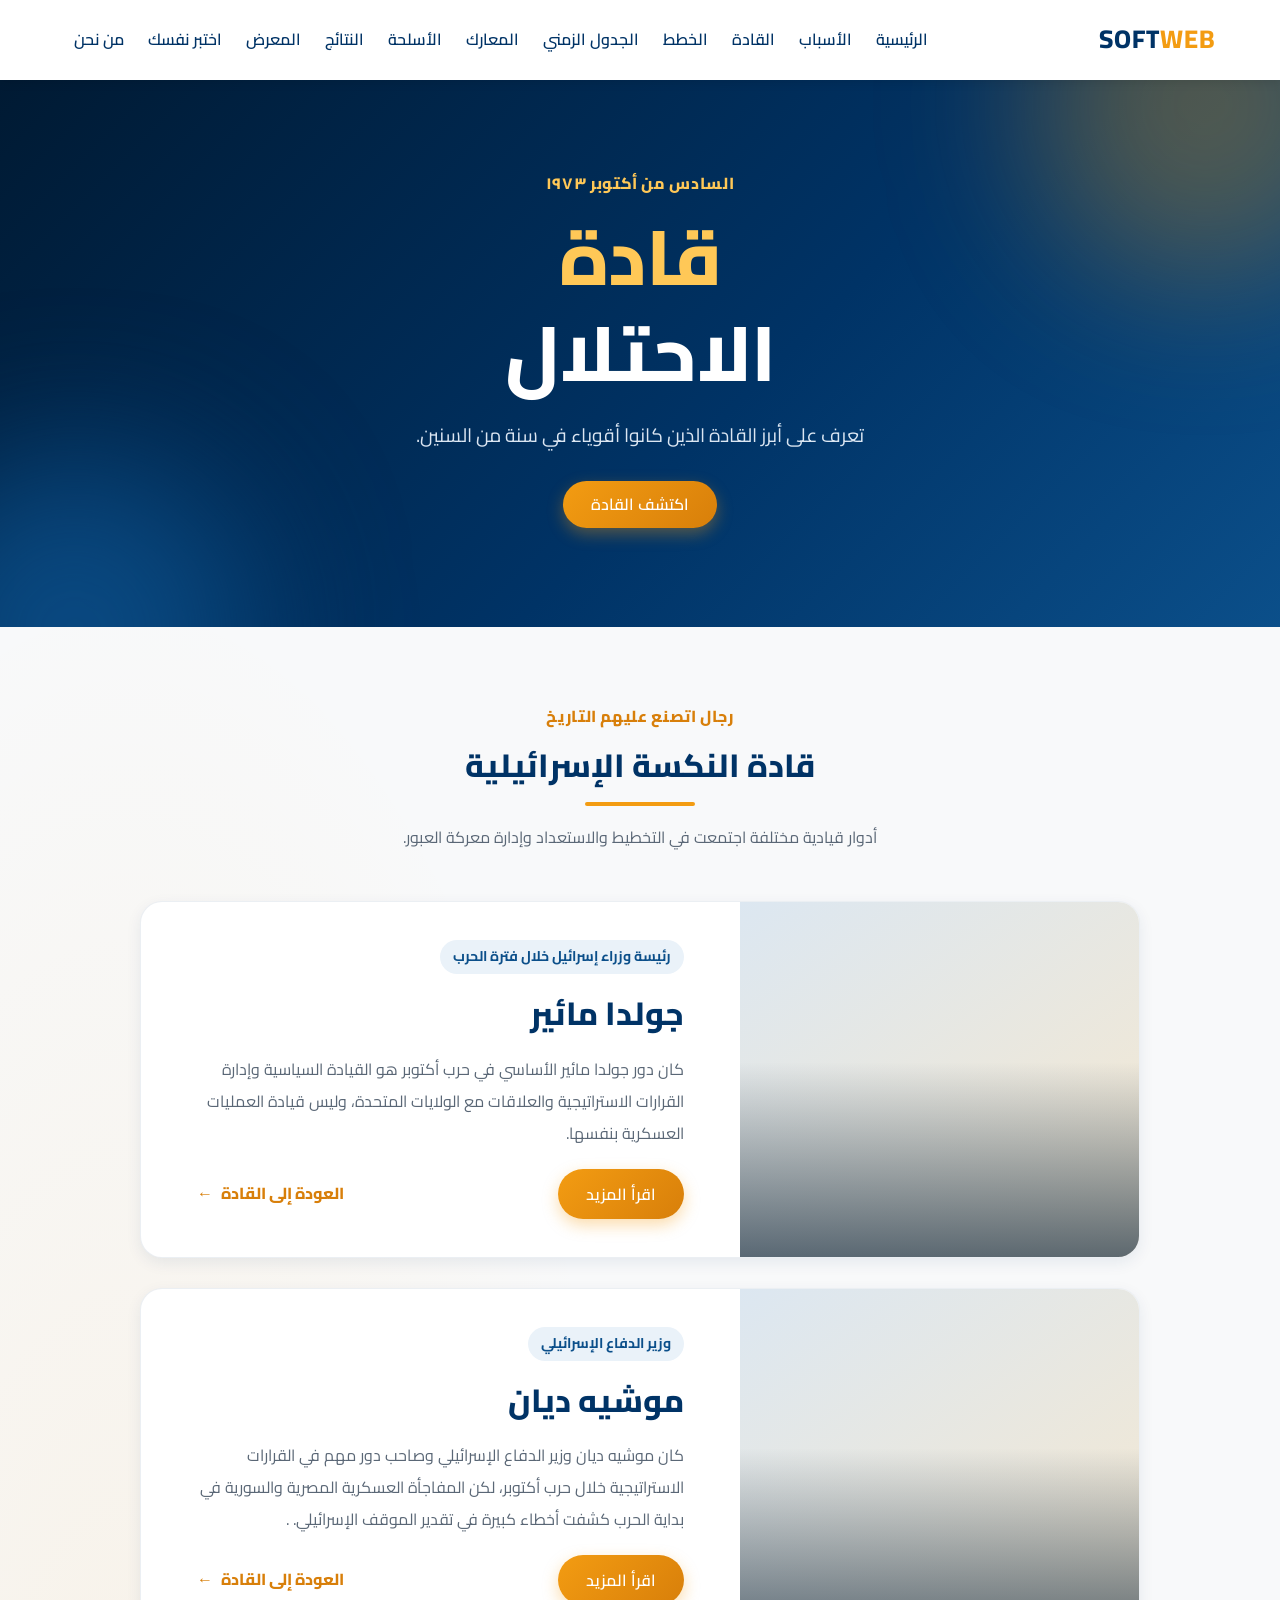
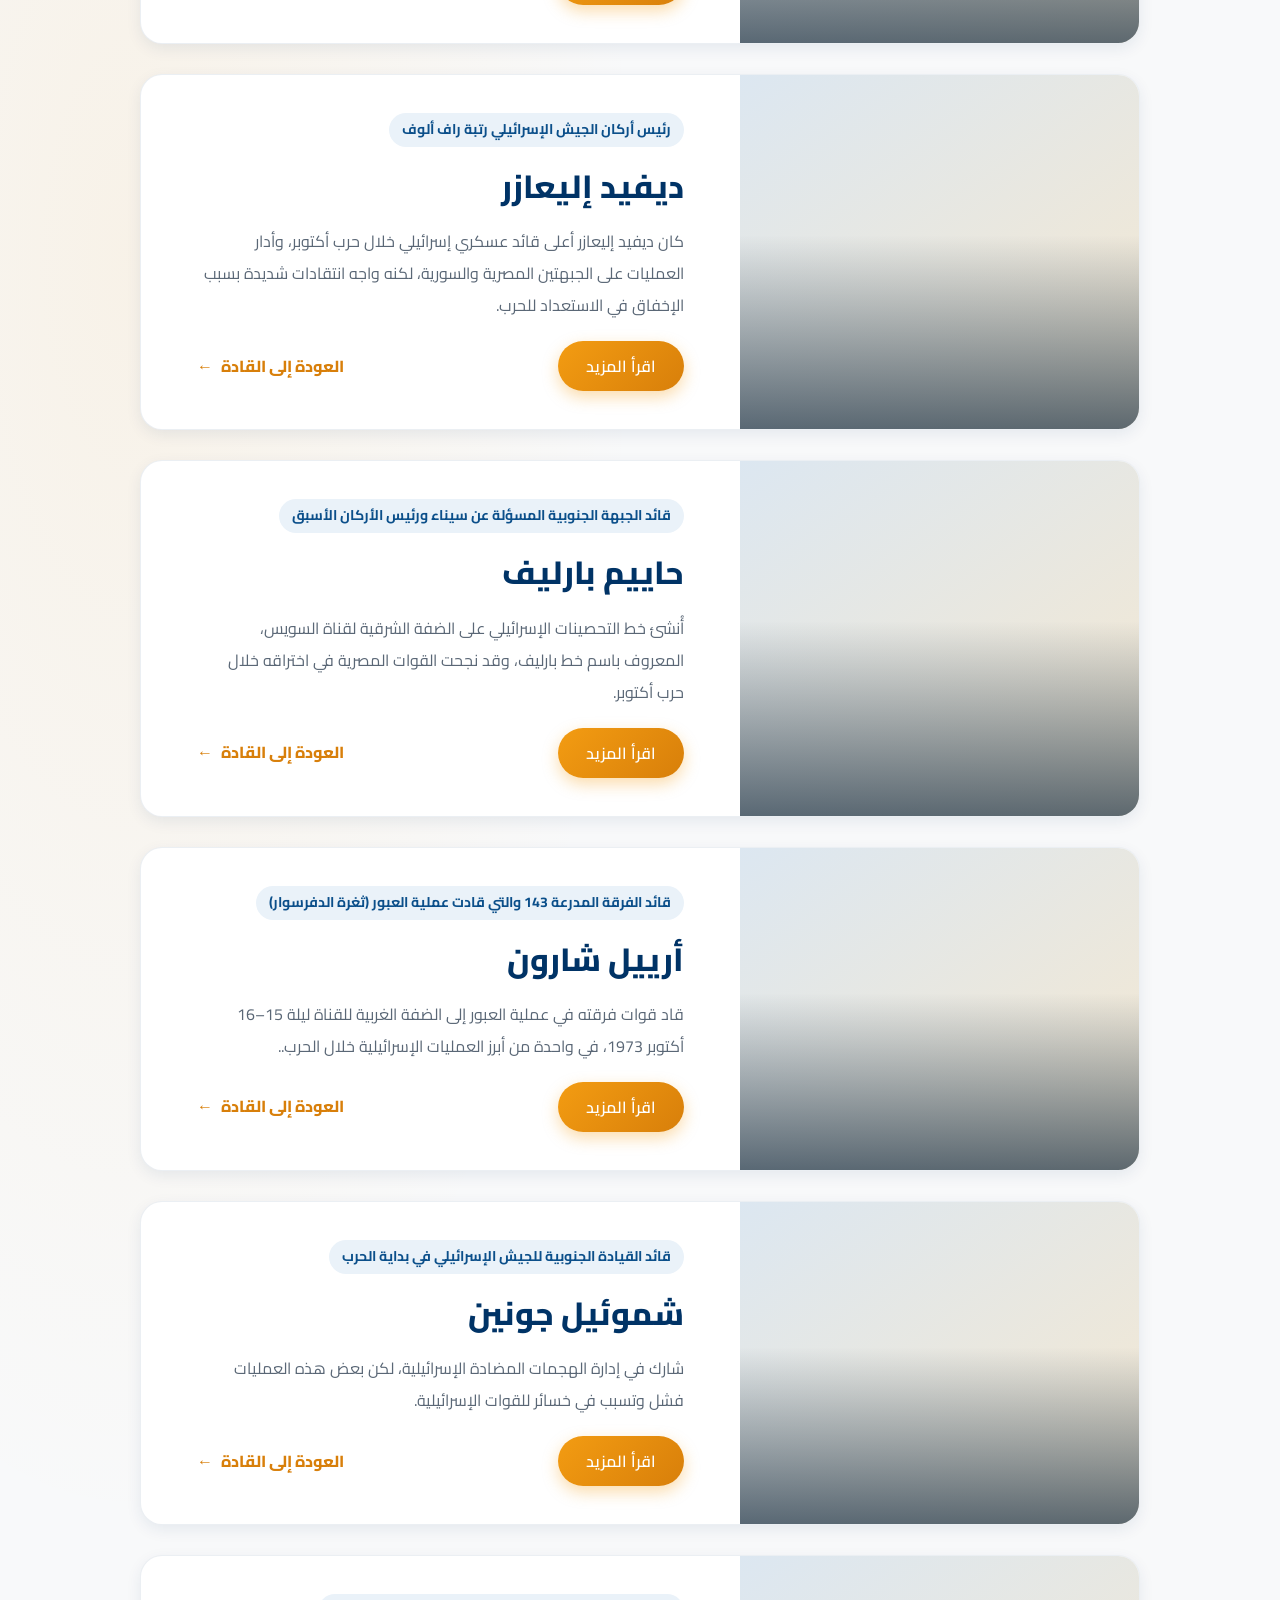
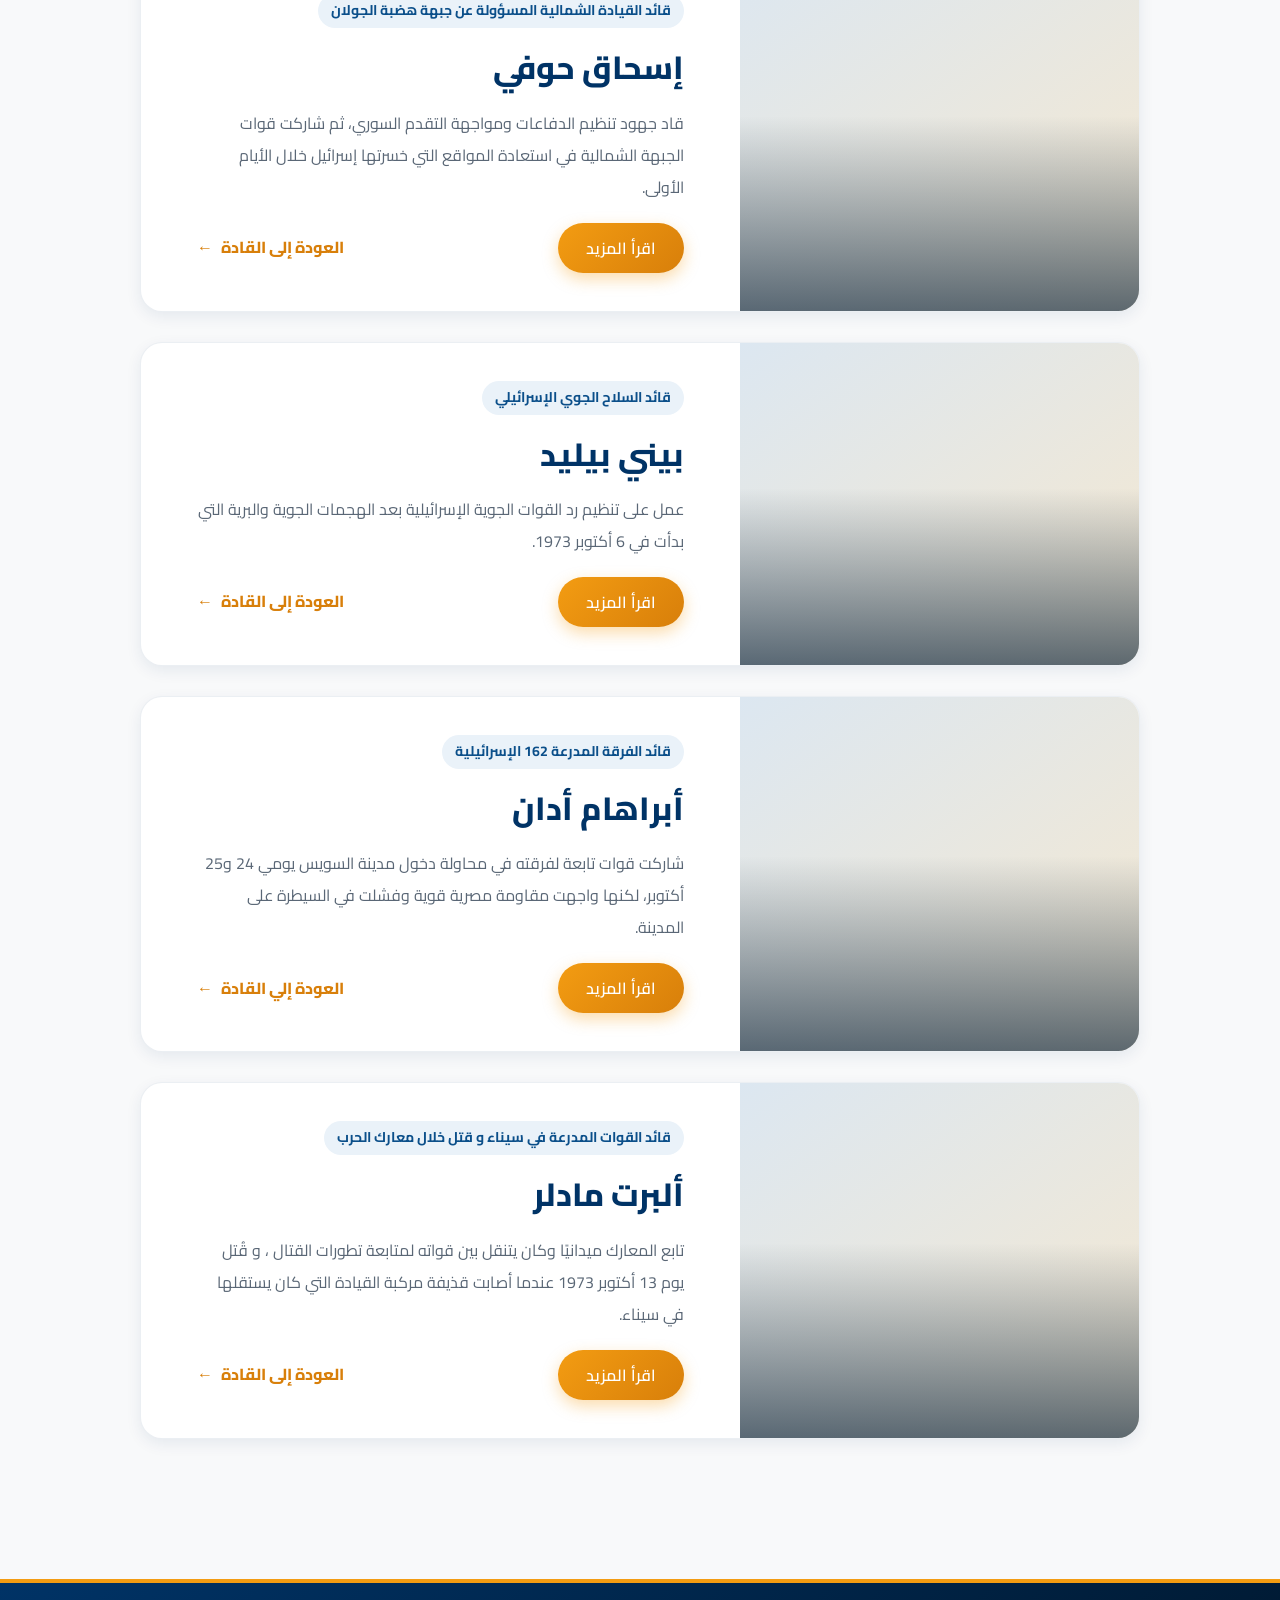
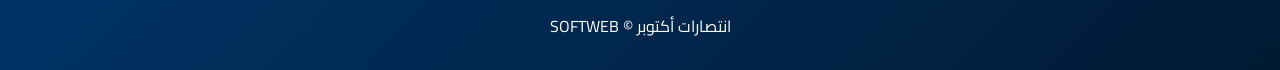
==== commit 866a65e3: "Update leaders.html" ====
--- a/templates/leaders.html
+++ b/templates/leaders.html
@@ -73,7 +73,7 @@
                         <div class="leader_actions">
                             <button class="leader_details_button" type="button" data-leader-id="golda">اقرأ
                                 المزيد</button>
-                            <a class="leader_back" href="../index.html#leaders">العودة إلى قادة النكسة الإسرائيلية</a>
+                            <a class="leader_back" href="../index.html#leaders">العودة إلى القادة</a>
                         </div>
                     </div>
                 </article>
@@ -89,7 +89,7 @@
                         <div class="leader_actions">
                             <button class="leader_details_button" type="button" data-leader-id="moshe">اقرأ
                                 المزيد</button>
-                            <a class="leader_back" href="../index.html#leaders">العودة إلى قادة النكسة الإسرائيلية</a>
+                            <a class="leader_back" href="../index.html#leaders">العودة إلى القادة</a>
                         </div>
                     </div>
                 </article>
@@ -105,7 +105,7 @@
                         <div class="leader_actions">
                             <button class="leader_details_button" type="button" data-leader-id="david">اقرأ
                                 المزيد</button>
-                            <a class="leader_back" href="../index.html#leaders">العودة إلى قادة النكسة الإسرائيلية</a>
+                            <a class="leader_back" href="../index.html#leaders">العودة إلى القادة</a>
                         </div>
                     </div>
 
@@ -121,7 +121,7 @@
                         <div class="leader_actions">
                             <button class="leader_details_button" type="button" data-leader-id="chaim">اقرأ
                                 المزيد</button>
-                            <a class="leader_back" href="../index.html#leaders">العودة إلى قادة النكسة الإسرائيلية</a>
+                            <a class="leader_back" href="../index.html#leaders">العودة إلى القادة</a>
                         </div>
                     </div>
                 </article>
@@ -137,7 +137,7 @@
                         <div class="leader_actions">
                             <button class="leader_details_button" type="button" data-leader-id="sharon">اقرأ
                                 المزيد</button>
-                            <a class="leader_back" href="../index.html#leaders">العودة إلى قادة النكسة الإسرائيلية</a>
+                            <a class="leader_back" href="../index.html#leaders">العودة إلى القادة</a>
                         </div>
                     </div>
                 </article>
@@ -153,7 +153,7 @@
                         <div class="leader_actions">
                             <button class="leader_details_button" type="button" data-leader-id="gonen">اقرأ
                                 المزيد</button>
-                            <a class="leader_back" href="../index.html#leaders">العودة إلى قادة النكسة الإسرائيلية</a>
+                            <a class="leader_back" href="../index.html#leaders">العودة إلى القادة</a>
                         </div>
                     </div>
                 </article>
@@ -169,7 +169,7 @@
                         <div class="leader_actions">
                             <button class="leader_details_button" type="button" data-leader-id="hofi">اقرأ
                                 المزيد</button>
-                            <a class="leader_back" href="../index.html#leaders">العودة إلى قادة النكسة الإسرائيلية</a>
+                            <a class="leader_back" href="../index.html#leaders">العودة إلى القادة</a>
                         </div>
                     </div>
                 </article>
@@ -185,7 +185,7 @@
                         <div class="leader_actions">
                             <button class="leader_details_button" type="button" data-leader-id="benny">اقرأ
                                 المزيد</button>
-                            <a class="leader_back" href="../index.html#leaders">العودة إلى قادة النكسة الإسرائيلية</a>
+                            <a class="leader_back" href="../index.html#leaders">العودة إلى القادة</a>
                         </div>
                     </div>
                 </article>
@@ -201,7 +201,7 @@
                         <div class="leader_actions">
                             <button class="leader_details_button" type="button" data-leader-id="abrahan">اقرأ
                                 المزيد</button>
-                            <a class="leader_back" href="../index.html#leaders">العودة إلي قادة النكسة الإسرائيلية</a>
+                            <a class="leader_back" href="../index.html#leaders">العودة إلي القادة</a>
                         </div>
                     </div>
                 </article>
@@ -218,7 +218,7 @@
                         <div class="leader_actions">
                             <button class="leader_details_button" type="button" data-leader-id="albert">اقرأ
                                 المزيد</button>
-                            <a class="leader_back" href="../index.html#leaders">العودة إلى قادة النكسة الإسرائيلية</a>
+                            <a class="leader_back" href="../index.html#leaders">العودة إلى القادة</a>
                         </div>
                     </div>
                 </article>
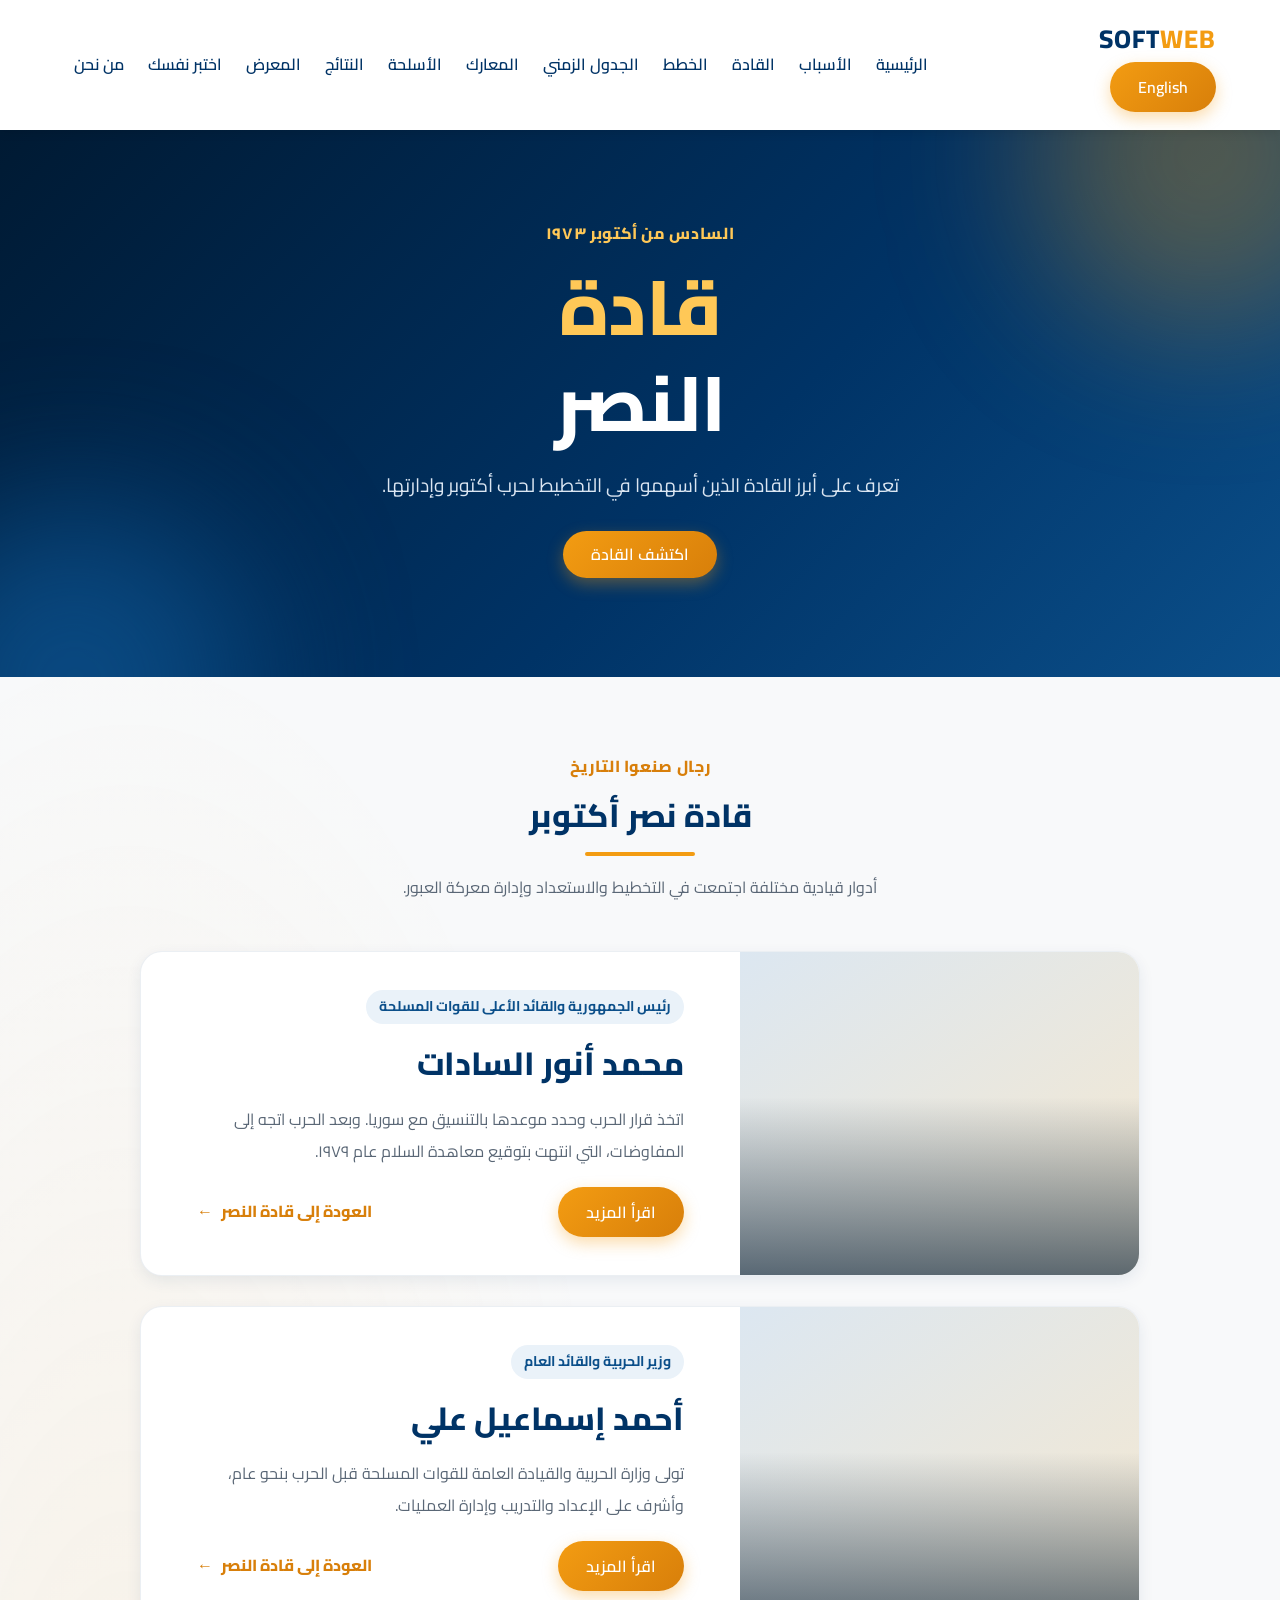
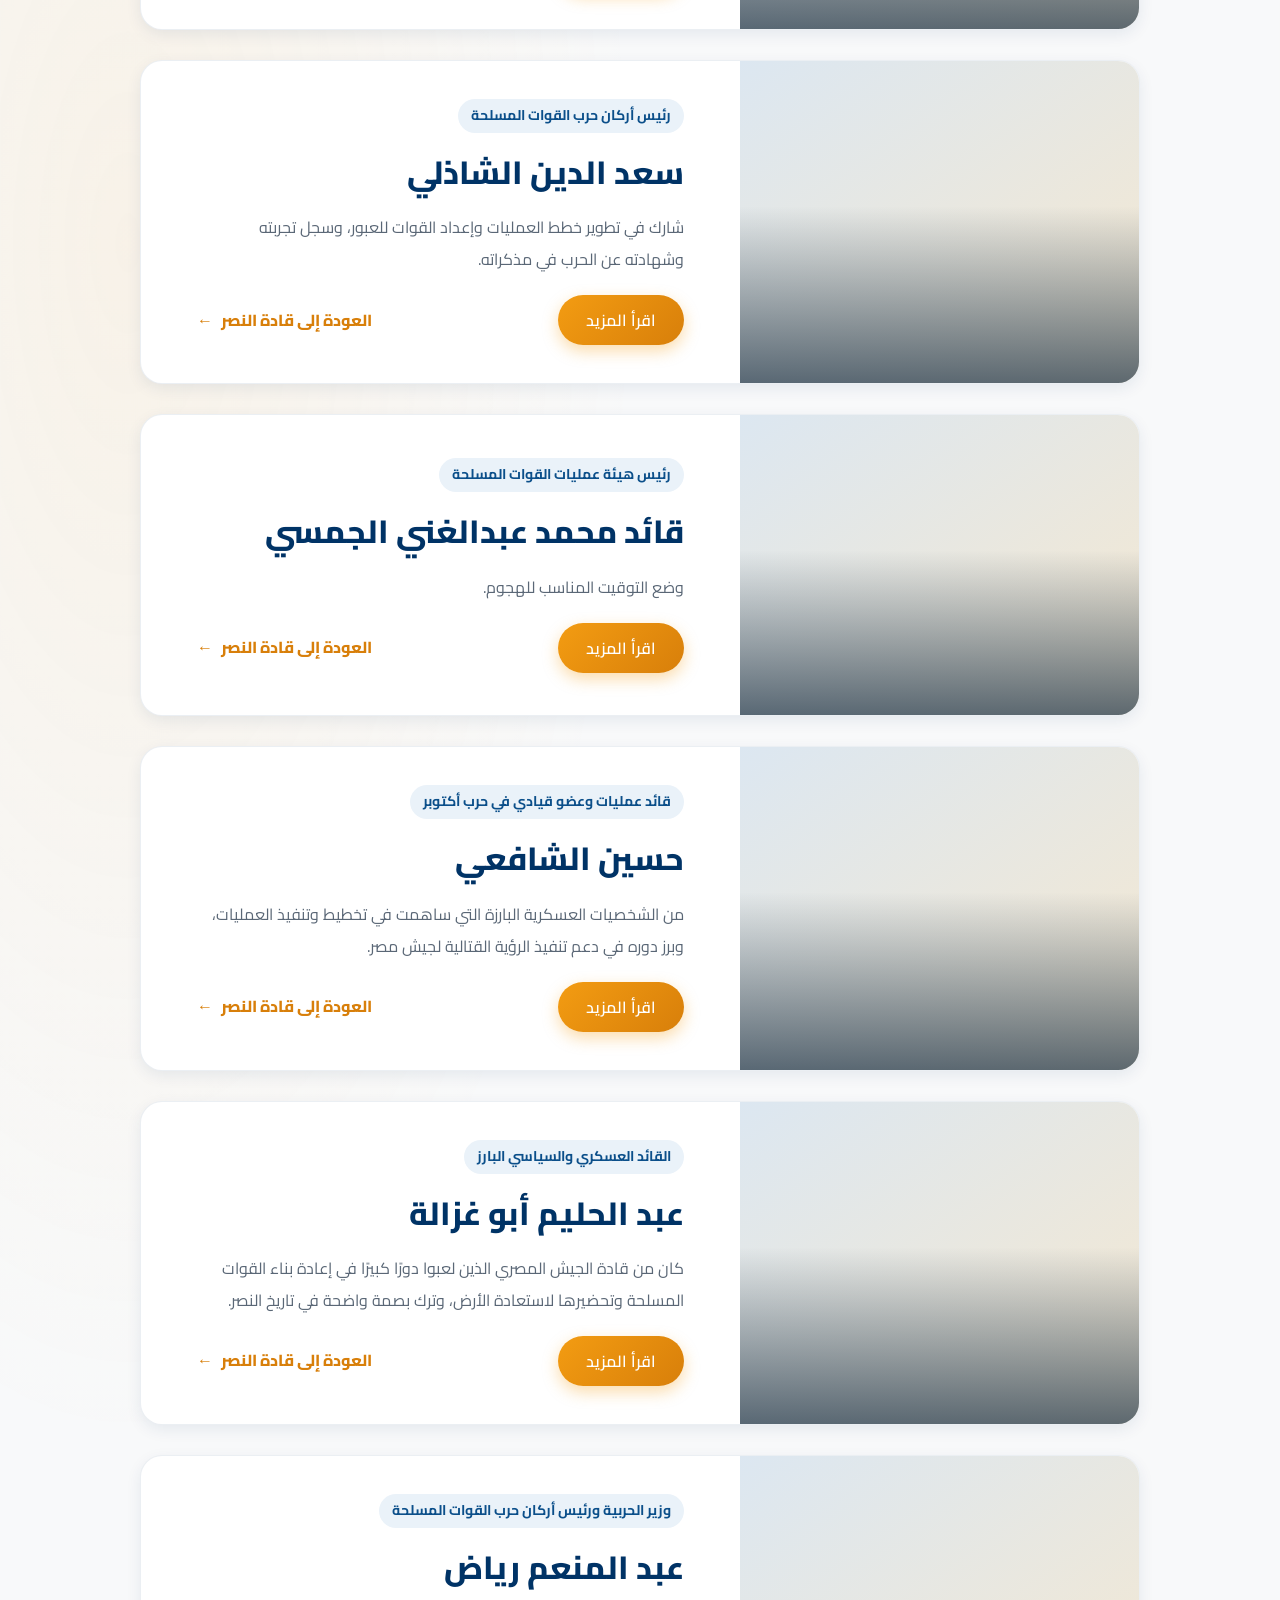
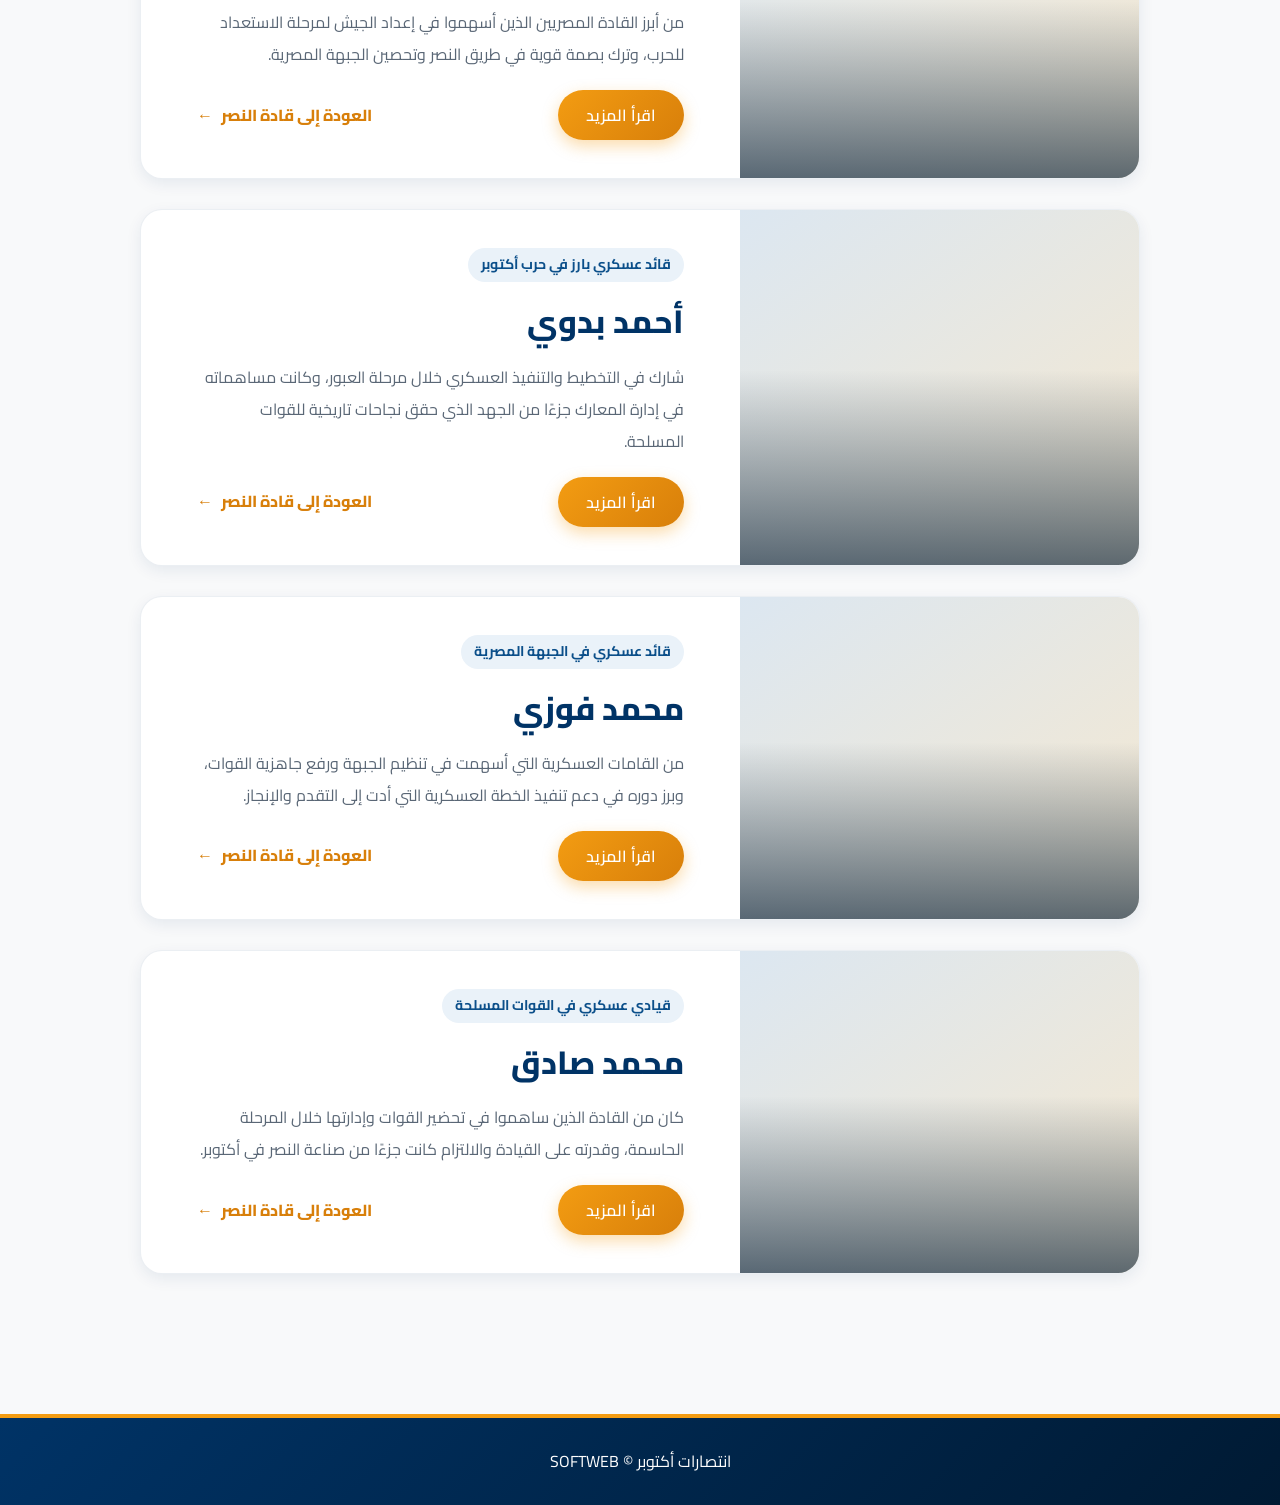
==== commit 4a7a1dbe: "Add files via upload" ====
--- a/templates/leaders.html
+++ b/templates/leaders.html
@@ -4,8 +4,8 @@
 <head>
     <meta charset="utf-8">
     <meta name="viewport" content="width=device-width, initial-scale=1">
-    <meta name="description" content="تعرف على قادة كانوا أقوياء في سنة من السنين.">
-    <title>قادة  الاحتلال الإسرائيلي | SOFTWEB</title>
+    <meta name="description" content="تعرف على قادة مصر الذين أسهموا في نصر أكتوبر ١٩٧٣.">
+    <title>قادة نصر أكتوبر | SOFTWEB</title>
     <link rel="preconnect" href="https://fonts.googleapis.com">
     <link rel="preconnect" href="https://fonts.gstatic.com" crossorigin>
     <link href="https://fonts.googleapis.com/css2?family=Cairo:wght@400;600;800&display=swap" rel="stylesheet">
@@ -20,22 +20,23 @@
         <!--شعار-->
         <div class="logo">
             <h1>SOFT<span>WEB</span></h1>
+            <button class="language_toggle" type="button" data-language-toggle aria-label="تغيير اللغة">English</button>
         </div>
 
         <!--links روابط-->
         <nav>
             <div class="link_box">
-                <a class="link_item" href="../index.html#word">الرئيسية</a>
-                <a class="link_item" href="../index.html#causes">الأسباب</a>
-                <a class="link_item" href="../index.html#leaders">القادة</a>
-                <a class="link_item" href="../index.html#plans">الخطط</a>
-                <a class="link_item" href="../index.html#timeline">الجدول الزمني</a>
-                <a class="link_item" href="../index.html#battles">المعارك</a>
-                <a class="link_item" href="../index.html#weapons">الأسلحة</a>
-                <a class="link_item" href="../index.html#results">النتائج</a>
-                <a class="link_item" href="../index.html#gallery">المعرض</a>
-                <a class="link_item" href="../index.html#quiz">اختبر نفسك</a>
-                <a class="link_item" href="../index.html#we">من نحن</a>
+                <a class="link_item" href="seven_october.html#word">الرئيسية</a>
+                <a class="link_item" href="seven_october.html#causes">الأسباب</a>
+                <a class="link_item" href="seven_october.html#leaders">القادة</a>
+                <a class="link_item" href="seven_october.html#plans">الخطط</a>
+                <a class="link_item" href="seven_october.html#timeline">الجدول الزمني</a>
+                <a class="link_item" href="seven_october.html#battles">المعارك</a>
+                <a class="link_item" href="seven_october.html#weapons">الأسلحة</a>
+                <a class="link_item" href="seven_october.html#results">النتائج</a>
+                <a class="link_item" href="seven_october.html#gallery">المعرض</a>
+                <a class="link_item" href="seven_october.html#quiz">اختبر نفسك</a>
+                <a class="link_item" href="seven_october.html#we">من نحن</a>
 
             </div>
         </nav>
@@ -47,178 +48,179 @@
                 <p class="leaders_eyebrow">السادس من أكتوبر ١٩٧٣</p>
                 <h1 class="word_item">
                     <span class="word_gold">قادة</span>
-                    <span class="word_white">الاحتلال</span>
+                    <span class="word_white">النصر</span>
                 </h1>
-                <p class="word_sub">تعرف    على أبرز القادة الذين كانوا أقوياء في سنة من السنين.</p>
+                <p class="word_sub">تعرف على أبرز القادة الذين أسهموا في التخطيط لحرب أكتوبر وإدارتها.</p>
                 <a class="btn" href="#leaders">اكتشف القادة</a>
             </div>
         </section>
 
         <section class="leaders_section" id="leaders" aria-labelledby="leaders-title">
             <div class="leaders_intro">
-                <p class="leaders_kicker">رجال اتصنع عليهم التاريخ</p>
-                <h2 class="section-title" id="leaders-title">قادة النكسة الإسرائيلية</h2>
+                <p class="leaders_kicker">رجال صنعوا التاريخ</p>
+                <h2 class="section-title" id="leaders-title">قادة نصر أكتوبر</h2>
                 <p>أدوار قيادية مختلفة اجتمعت في التخطيط والاستعداد وإدارة معركة العبور.</p>
             </div>
 
             <div class="leaders_box">
-                <article class="leader_profile" id="golda">
-                    <div class="leader_portrait">
-                        <img src="../static/img/leaders/golda_meir.jpg" alt="جولدا مائير">
-                    </div>
-                    <div class="leader_content">
-                        <p class="leader_role">رئيسة وزراء إسرائيل خلال فترة الحرب</p>
-                        <h3>جولدا مائير</h3>
-                        <p>كان دور جولدا مائير الأساسي في حرب أكتوبر هو القيادة السياسية وإدارة القرارات الاستراتيجية والعلاقات مع الولايات المتحدة، وليس قيادة العمليات العسكرية بنفسها.</p>
-                        <div class="leader_actions">
-                            <button class="leader_details_button" type="button" data-leader-id="golda">اقرأ
-                                المزيد</button>
-                            <a class="leader_back" href="../index.html#leaders">العودة إلى القادة</a>
-                        </div>
-                    </div>
-                </article>
-
-                <article class="leader_profile" id="moshe ">
-                    <div class="leader_portrait">
-                        <img src="../static/img/leaders/moshe_dayan.jpg" alt="موشيه ديان">
-                    </div>
-                    <div class="leader_content">
-                        <p class="leader_role">وزير الدفاع الإسرائيلي</p>
-                        <h3>موشيه ديان</h3>
-                        <p>كان موشيه ديان وزير الدفاع الإسرائيلي وصاحب دور مهم في القرارات الاستراتيجية خلال حرب أكتوبر، لكن المفاجأة العسكرية المصرية والسورية في بداية الحرب كشفت أخطاء كبيرة في تقدير الموقف الإسرائيلي. .</p>
-                        <div class="leader_actions">
-                            <button class="leader_details_button" type="button" data-leader-id="moshe">اقرأ
-                                المزيد</button>
-                            <a class="leader_back" href="../index.html#leaders">العودة إلى القادة</a>
-                        </div>
-                    </div>
-                </article>
-
-                <article class="leader_profile" id="david">
-                    <div class="leader_portrait">
-                        <img src="../static/img/leaders/david_elazar.jpg" alt="ديفيد إليعازر">
-                    </div>
-                    <div class="leader_content">
-                        <p class="leader_role">رئيس أركان الجيش الإسرائيلي رتبة راف ألوف</p>
-                        <h3>ديفيد إليعازر</h3>
-                        <p>كان ديفيد إليعازر أعلى قائد عسكري إسرائيلي خلال حرب أكتوبر، وأدار العمليات على الجبهتين المصرية والسورية، لكنه واجه انتقادات شديدة بسبب الإخفاق في الاستعداد للحرب.</p>
-                        <div class="leader_actions">
-                            <button class="leader_details_button" type="button" data-leader-id="david">اقرأ
-                                المزيد</button>
-                            <a class="leader_back" href="../index.html#leaders">العودة إلى القادة</a>
-                        </div>
-                    </div>
-
-                </article>
-                <article class="leader_profile" id="chaim">
-                    <div class="leader_portrait">
-                        <img src="../static/img/leaders/chaim.jpg" alt="حاييم بارليف">
-                    </div>
-                    <div class="leader_content">
-                        <p class="leader_role">قائد الجبهة الجنوبية المسؤلة عن سيناء ورئيس الأركان الأسبق</p>
-                        <h3>حاييم بارليف</h3>
-                        <p>أُنشئ خط التحصينات الإسرائيلي على الضفة الشرقية لقناة السويس، المعروف باسم خط بارليف، وقد نجحت القوات المصرية في اختراقه خلال حرب أكتوبر.</p>
-                        <div class="leader_actions">
-                            <button class="leader_details_button" type="button" data-leader-id="chaim">اقرأ
-                                المزيد</button>
-                            <a class="leader_back" href="../index.html#leaders">العودة إلى القادة</a>
-                        </div>
-                    </div>
-                </article>
-
-                <article class="leader_profile" id="sharon">
-                    <div class="leader_portrait">
-                        <img src="../static/img/leaders/Ariel_Sharon.jpg" alt="أرييل شارون">
-                    </div>
-                    <div class="leader_content">
-                        <p class="leader_role">قائد الفرقة المدرعة 143 والتي قادت عملية العبور (ثغرة الدفرسوار)</p>
-                        <h3>أرييل شارون</h3>
-                        <p>قاد قوات فرقته في عملية العبور إلى الضفة الغربية للقناة ليلة 15–16 أكتوبر 1973، في واحدة من أبرز العمليات الإسرائيلية خلال الحرب..</p>
-                        <div class="leader_actions">
-                            <button class="leader_details_button" type="button" data-leader-id="sharon">اقرأ
-                                المزيد</button>
-                            <a class="leader_back" href="../index.html#leaders">العودة إلى القادة</a>
-                        </div>
-                    </div>
-                </article>
-
-                <article class="leader_profile" id="gonen">
-                    <div class="leader_portrait">
-                        <img src="../static/img/leaders/Shmuel_Gonen.jpg" alt="شموئيل جونين">
-                    </div>
-                    <div class="leader_content">
-                        <p class="leader_role">قائد القيادة الجنوبية للجيش الإسرائيلي في بداية الحرب</p>
-                        <h3>شموئيل جونين</h3>
-                        <p>شارك في إدارة الهجمات المضادة الإسرائيلية، لكن بعض هذه العمليات فشل وتسبب في خسائر للقوات الإسرائيلية.</p>
-                        <div class="leader_actions">
-                            <button class="leader_details_button" type="button" data-leader-id="gonen">اقرأ
-                                المزيد</button>
-                            <a class="leader_back" href="../index.html#leaders">العودة إلى القادة</a>
-                        </div>
-                    </div>
-                </article>
-
-                <article class="leader_profile" id="hofi">
-                    <div class="leader_portrait">
-                        <img src="../static/img/leaders/yitzhak_hofi.jpg" alt="إسحاق حوفي">
-                    </div>
-                    <div class="leader_content">
-                        <p class="leader_role">قائد القيادة الشمالية المسؤولة عن جبهة هضبة الجولان</p>
-                        <h3>إسحاق حوفي</h3>
-                        <p>قاد جهود تنظيم الدفاعات ومواجهة التقدم السوري، ثم شاركت قوات الجبهة الشمالية في استعادة المواقع التي خسرتها إسرائيل خلال الأيام الأولى.</p>
-                        <div class="leader_actions">
-                            <button class="leader_details_button" type="button" data-leader-id="hofi">اقرأ
-                                المزيد</button>
-                            <a class="leader_back" href="../index.html#leaders">العودة إلى القادة</a>
-                        </div>
-                    </div>
-                </article>
-
-                <article class="leader_profile" id="benny">
-                    <div class="leader_portrait">
-                        <img src="../static/img/leaders/Benny_Peled.jpg" alt="بيني بيليد">
-                    </div>
-                    <div class="leader_content">
-                        <p class="leader_role">قائد السلاح الجوي الإسرائيلي</p>
-                        <h3>بيني بيليد</h3>
-                        <p>عمل على تنظيم رد القوات الجوية الإسرائيلية بعد الهجمات الجوية والبرية التي بدأت في 6 أكتوبر 1973.</p>
-                        <div class="leader_actions">
-                            <button class="leader_details_button" type="button" data-leader-id="benny">اقرأ
-                                المزيد</button>
-                            <a class="leader_back" href="../index.html#leaders">العودة إلى القادة</a>
-                        </div>
-                    </div>
-                </article>
-
-                <article class="leader_profile" id="abraham">
-                    <div class="leader_portrait">
-                        <img src="../static/img/leaders/Abraham_Adan.jpg" alt="أبراهام أدان">
-                    </div>
-                    <div class="leader_content">
-                        <p class="leader_role">قائد الفرقة المدرعة 162 الإسرائيلية</p>
-                        <h3>أبراهام أدان</h3>
-                        <p>شاركت قوات تابعة لفرقته في محاولة دخول مدينة السويس يومي 24 و25 أكتوبر، لكنها واجهت مقاومة مصرية قوية وفشلت في السيطرة على المدينة.</p>
-                        <div class="leader_actions">
-                            <button class="leader_details_button" type="button" data-leader-id="abrahan">اقرأ
-                                المزيد</button>
-                            <a class="leader_back" href="../index.html#leaders">العودة إلي القادة</a>
-                        </div>
-                    </div>
-                </article>
-
-                <article class="leader_profile" id="albert">
-                    <div class="leader_portrait">
-                        <img src="../static/img/leaders/Albert_Mandler.jpg" alt="ألبرت مادلر">
-                    </div>
-                    <div class="leader_content">
-                        <p class="leader_role">قائد القوات المدرعة في سيناء و قتل خلال معارك الحرب</p>
-                        <h3>ألبرت مادلر</h3>
-                        <p>تابع المعارك ميدانيًا وكان يتنقل بين قواته لمتابعة تطورات القتال ، 
-و قُتل يوم 13 أكتوبر 1973 عندما أصابت قذيفة مركبة القيادة التي كان يستقلها في سيناء.</p>
-                        <div class="leader_actions">
-                            <button class="leader_details_button" type="button" data-leader-id="albert">اقرأ
-                                المزيد</button>
-                            <a class="leader_back" href="../index.html#leaders">العودة إلى القادة</a>
+                <article class="leader_profile" id="elsadat">
+                    <div class="leader_portrait">
+                        <img src="../static/img/leaders/egypt/elsadat.jpg" alt="الرئيس محمد أنور السادات">
+                    </div>
+                    <div class="leader_content">
+                        <p class="leader_role">رئيس الجمهورية والقائد الأعلى للقوات المسلحة</p>
+                        <h3>محمد أنور السادات</h3>
+                        <p>اتخذ قرار الحرب وحدد موعدها بالتنسيق مع سوريا. وبعد الحرب اتجه إلى المفاوضات، التي انتهت
+                            بتوقيع معاهدة السلام عام ١٩٧٩.</p>
+                        <div class="leader_actions">
+                            <button class="leader_details_button" type="button" data-leader-id="elsadat">اقرأ
+                                المزيد</button>
+                            <a class="leader_back" href="seven_october.html#leaders">العودة إلى قادة النصر</a>
+                        </div>
+                    </div>
+                </article>
+
+                <article class="leader_profile" id="a7med">
+                    <div class="leader_portrait">
+                        <img src="../static/img/leaders/egypt/a7med_asma3il_3li.jpg" alt="الفريق أول أحمد إسماعيل علي">
+                    </div>
+                    <div class="leader_content">
+                        <p class="leader_role">وزير الحربية والقائد العام</p>
+                        <h3>أحمد إسماعيل علي</h3>
+                        <p>تولى وزارة الحربية والقيادة العامة للقوات المسلحة قبل الحرب بنحو عام، وأشرف على الإعداد
+                            والتدريب وإدارة العمليات.</p>
+                        <div class="leader_actions">
+                            <button class="leader_details_button" type="button" data-leader-id="a7med">اقرأ
+                                المزيد</button>
+                            <a class="leader_back" href="seven_october.html#leaders">العودة إلى قادة النصر</a>
+                        </div>
+                    </div>
+                </article>
+
+                <article class="leader_profile" id="sa3d">
+                    <div class="leader_portrait">
+                        <img src="../static/img/leaders/egypt/sa3d_eldin_elshazli.jpg" alt="الفريق سعد الدين الشاذلي">
+                    </div>
+                    <div class="leader_content">
+                        <p class="leader_role">رئيس أركان حرب القوات المسلحة</p>
+                        <h3>سعد الدين الشاذلي</h3>
+                        <p>شارك في تطوير خطط العمليات وإعداد القوات للعبور، وسجل تجربته وشهادته عن الحرب في مذكراته.</p>
+                        <div class="leader_actions">
+                            <button class="leader_details_button" type="button" data-leader-id="sa3d">اقرأ
+                                المزيد</button>
+                            <a class="leader_back" href="seven_october.html#leaders">العودة إلى قادة النصر</a>
+                        </div>
+                    </div>
+
+                </article>
+                <article class="leader_profile" id="gamasy">
+                    <div class="leader_portrait">
+                        <img src="../static/img/leaders/egypt/gamasy.jpg" alt="الفريق محمد عبدالغني الجمسي">
+                    </div>
+                    <div class="leader_content">
+                        <p class="leader_role">رئيس هيئة عمليات القوات المسلحة</p>
+                        <h3>قائد محمد عبدالغني الجمسي</h3>
+                        <p>وضع التوقيت المناسب للهجوم.</p>
+                        <div class="leader_actions">
+                            <button class="leader_details_button" type="button" data-leader-id="gamasy">اقرأ
+                                المزيد</button>
+                            <a class="leader_back" href="seven_october.html#leaders">العودة إلى قادة النصر</a>
+                        </div>
+                    </div>
+                </article>
+
+                <article class="leader_profile" id="shafie">
+                    <div class="leader_portrait">
+                        <img src="../static/img/leaders/egypt/Hussein_Al_Shafei.jpg" alt="اللواء حسين الشافعي">
+                    </div>
+                    <div class="leader_content">
+                        <p class="leader_role">قائد عمليات وعضو قيادي في حرب أكتوبر</p>
+                        <h3>حسين الشافعي</h3>
+                        <p>من الشخصيات العسكرية البارزة التي ساهمت في تخطيط وتنفيذ العمليات، وبرز دوره في دعم تنفيذ الرؤية القتالية لجيش مصر.</p>
+                        <div class="leader_actions">
+                            <button class="leader_details_button" type="button" data-leader-id="shafie">اقرأ
+                                المزيد</button>
+                            <a class="leader_back" href="seven_october.html#leaders">العودة إلى قادة النصر</a>
+                        </div>
+                    </div>
+                </article>
+
+                <article class="leader_profile" id="abughazala">
+                    <div class="leader_portrait">
+                        <img src="../static/img/leaders/egypt/Abu-Ghazala.jpg" alt="المشير عبد الحليم أبو غزالة">
+                    </div>
+                    <div class="leader_content">
+                        <p class="leader_role">القائد العسكري والسياسي البارز</p>
+                        <h3>عبد الحليم أبو غزالة</h3>
+                        <p>كان من قادة الجيش المصري الذين لعبوا دورًا كبيرًا في إعادة بناء القوات المسلحة وتحضيرها لاستعادة الأرض، وترك بصمة واضحة في تاريخ النصر.</p>
+                        <div class="leader_actions">
+                            <button class="leader_details_button" type="button" data-leader-id="abughazala">اقرأ
+                                المزيد</button>
+                            <a class="leader_back" href="seven_october.html#leaders">العودة إلى قادة النصر</a>
+                        </div>
+                    </div>
+                </article>
+
+                <article class="leader_profile" id="abdelmunim">
+                    <div class="leader_portrait">
+                        <img src="../static/img/leaders/egypt/3bd_elmen3m_riad.jpg" alt="الفريق أول عبد المنعم رياض">
+                    </div>
+                    <div class="leader_content">
+                        <p class="leader_role">وزير الحربية ورئيس أركان حرب القوات المسلحة</p>
+                        <h3>عبد المنعم رياض</h3>
+                        <p>من أبرز القادة المصريين الذين أسهموا في إعداد الجيش لمرحلة الاستعداد للحرب، وترك بصمة قوية في طريق النصر وتحصين الجبهة المصرية.</p>
+                        <div class="leader_actions">
+                            <button class="leader_details_button" type="button" data-leader-id="abdelmunim">اقرأ
+                                المزيد</button>
+                            <a class="leader_back" href="seven_october.html#leaders">العودة إلى قادة النصر</a>
+                        </div>
+                    </div>
+                </article>
+
+                <article class="leader_profile" id="ahmedbadawy">
+                    <div class="leader_portrait">
+                        <img src="../static/img/leaders/egypt/Field_Marshal_Ahmed_Badawy.jpg" alt="الفريق أحمد بدوي">
+                    </div>
+                    <div class="leader_content">
+                        <p class="leader_role">قائد عسكري بارز في حرب أكتوبر</p>
+                        <h3>أحمد بدوي</h3>
+                        <p>شارك في التخطيط والتنفيذ العسكري خلال مرحلة العبور، وكانت مساهماته في إدارة المعارك جزءًا من الجهد الذي حقق نجاحات تاريخية للقوات المسلحة.</p>
+                        <div class="leader_actions">
+                            <button class="leader_details_button" type="button" data-leader-id="ahmedbadawy">اقرأ
+                                المزيد</button>
+                            <a class="leader_back" href="seven_october.html#leaders">العودة إلى قادة النصر</a>
+                        </div>
+                    </div>
+                </article>
+
+                <article class="leader_profile" id="mohamedfawzi">
+                    <div class="leader_portrait">
+                        <img src="../static/img/leaders/egypt/General_Mohamed_Fawzi.jpg" alt="الفريق محمد فوزي">
+                    </div>
+                    <div class="leader_content">
+                        <p class="leader_role">قائد عسكري في الجبهة المصرية</p>
+                        <h3>محمد فوزي</h3>
+                        <p>من القامات العسكرية التي أسهمت في تنظيم الجبهة ورفع جاهزية القوات، وبرز دوره في دعم تنفيذ الخطة العسكرية التي أدت إلى التقدم والإنجاز.</p>
+                        <div class="leader_actions">
+                            <button class="leader_details_button" type="button" data-leader-id="mohamedfawzi">اقرأ
+                                المزيد</button>
+                            <a class="leader_back" href="seven_october.html#leaders">العودة إلى قادة النصر</a>
+                        </div>
+                    </div>
+                </article>
+
+                <article class="leader_profile" id="mohamedsadeq">
+                    <div class="leader_portrait">
+                        <img src="../static/img/leaders/egypt/General_Mohamed_Ahmed_Sadek.jpg" alt="الفريق محمد صادق">
+                    </div>
+                    <div class="leader_content">
+                        <p class="leader_role">قيادي عسكري في القوات المسلحة</p>
+                        <h3>محمد صادق</h3>
+                        <p>كان من القادة الذين ساهموا في تحضير القوات وإدارتها خلال المرحلة الحاسمة، وقدرته على القيادة والالتزام كانت جزءًا من صناعة النصر في أكتوبر.</p>
+                        <div class="leader_actions">
+                            <button class="leader_details_button" type="button" data-leader-id="mohamedsadeq">اقرأ
+                                المزيد</button>
+                            <a class="leader_back" href="seven_october.html#leaders">العودة إلى قادة النصر</a>
                         </div>
                     </div>
                 </article>
@@ -238,6 +240,7 @@
         <p>انتصارات أكتوبر &copy; SOFTWEB</p>
     </footer>
 
+    <script src="../static/scripts/i18n.js"></script>
     <script src="../static/scripts/app.js"></script>
     <script src="../static/scripts/leaders.js"></script>
 </body>
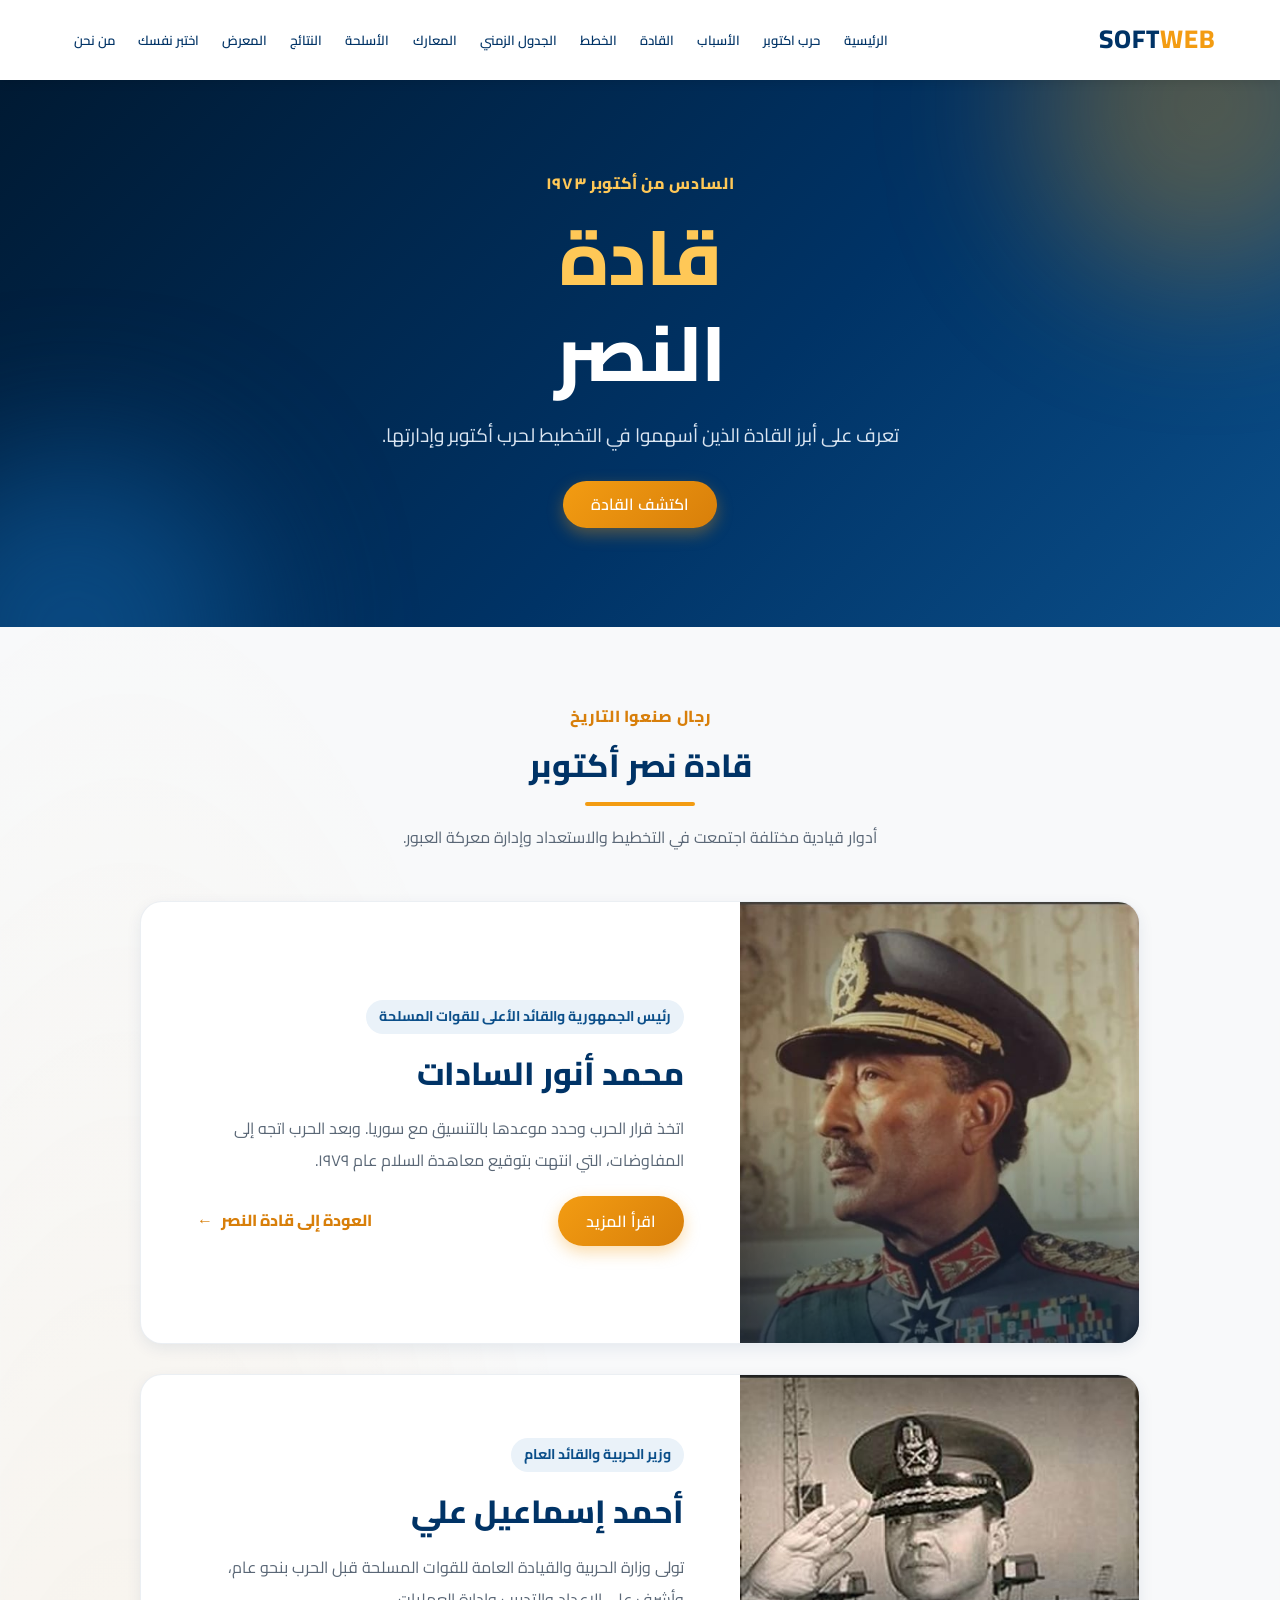
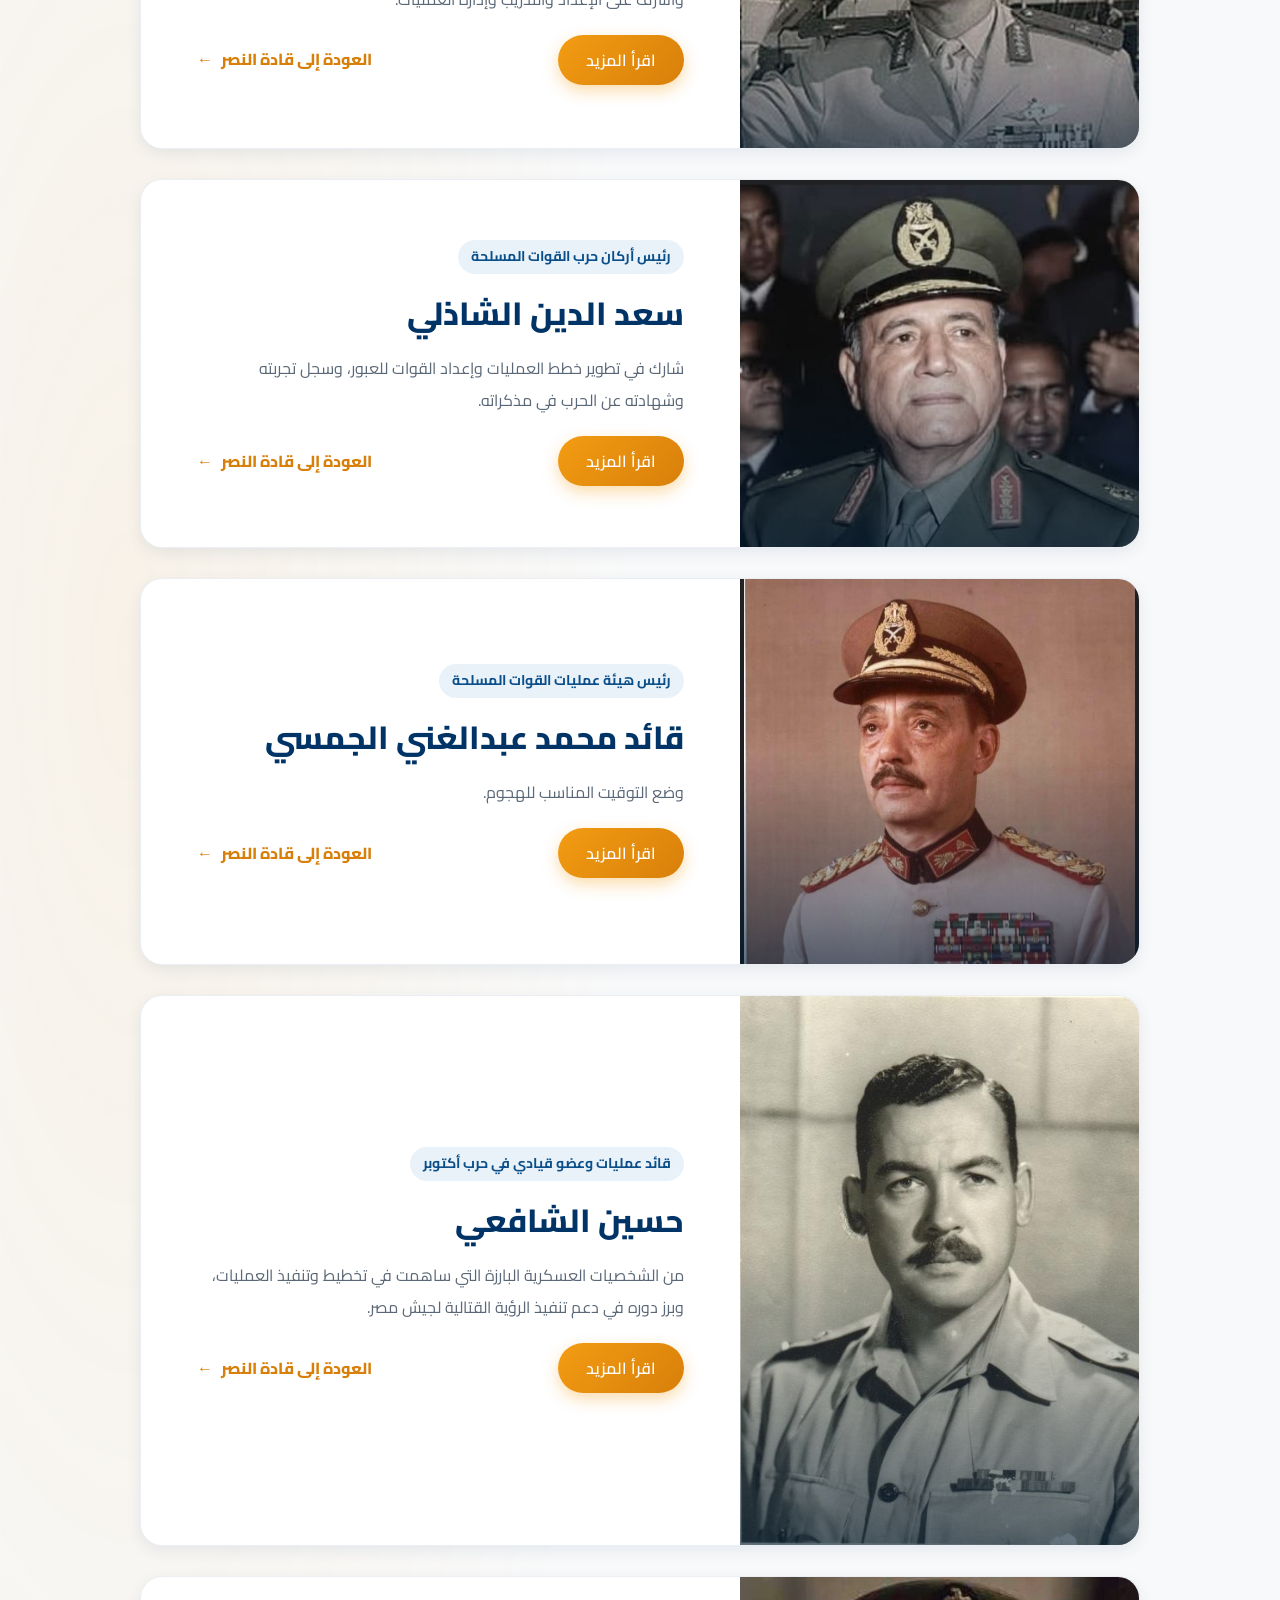
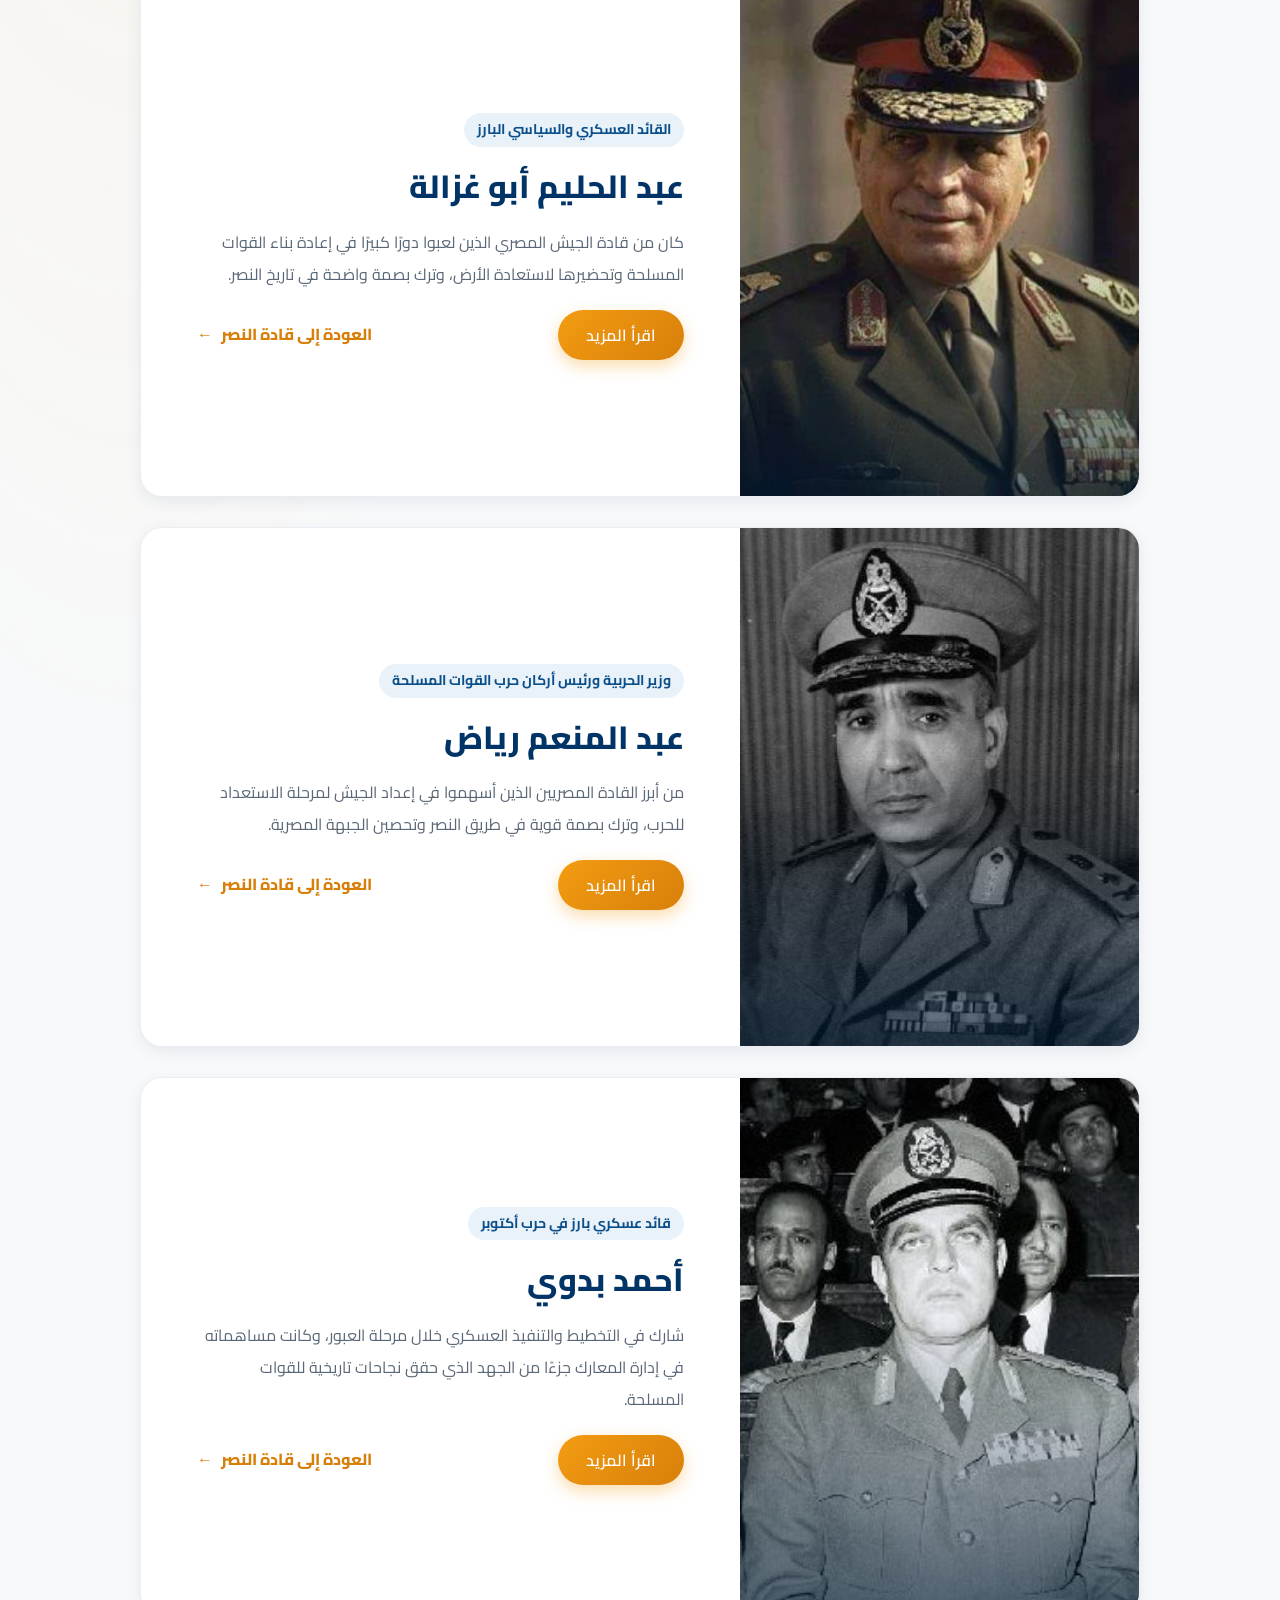
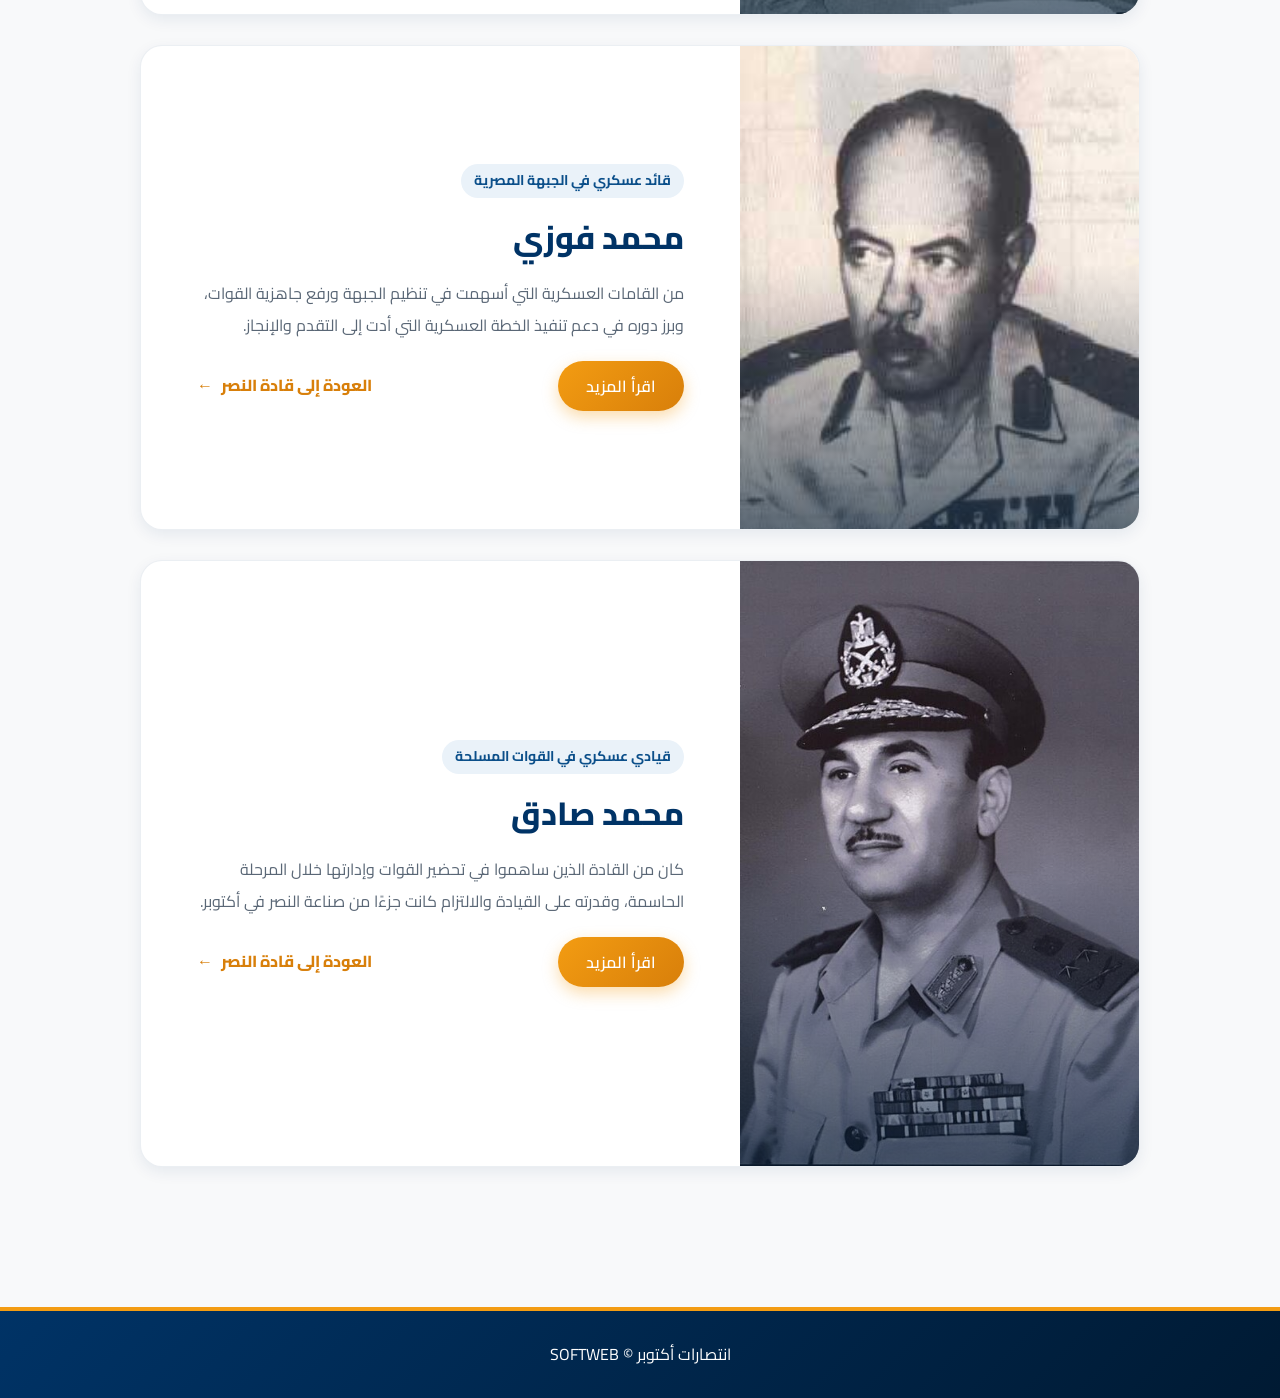
==== commit 3754b2c3: "Add files via upload" ====
--- a/templates/leaders.html
+++ b/templates/leaders.html
@@ -18,15 +18,15 @@
     <header>
 
         <!--شعار-->
-        <div class="logo">
-            <h1>SOFT<span>WEB</span></h1>
-            <button class="language_toggle" type="button" data-language-toggle aria-label="تغيير اللغة">English</button>
+        <div class="logo" >
+            <h1 onclick="window.location.href='https://www.instagram.com/soft_wep/'">SOFT<span>WEB</span></h1>
         </div>
 
         <!--links روابط-->
         <nav>
             <div class="link_box">
-                <a class="link_item" href="seven_october.html#word">الرئيسية</a>
+                <a class="link_item" href="../index.html">الرئيسية</a>
+                <a class="link_item" href="seven_october.html#word">حرب اكتوبر</a>
                 <a class="link_item" href="seven_october.html#causes">الأسباب</a>
                 <a class="link_item" href="seven_october.html#leaders">القادة</a>
                 <a class="link_item" href="seven_october.html#plans">الخطط</a>
@@ -240,7 +240,6 @@
         <p>انتصارات أكتوبر &copy; SOFTWEB</p>
     </footer>
 
-    <script src="../static/scripts/i18n.js"></script>
     <script src="../static/scripts/app.js"></script>
     <script src="../static/scripts/leaders.js"></script>
 </body>
--- a/static/css/style.css
+++ b/static/css/style.css
@@ -77,8 +77,36 @@
     letter-spacing: 1px;
 }
 
-.logo span {
+.logo {
+    display: flex;
+    flex: 0 0 auto;
+    align-items: center;
+    gap: 12px;
+}
+
+.logo span,span {
     color: var(--main-orange);
+}
+
+.language_toggle {
+    flex: 0 0 auto;
+    padding: 6px 14px;
+    color: var(--main-blue);
+    background: #eef3f8;
+    border: 1px solid rgba(0, 51, 102, 0.14);
+    border-radius: 20px;
+    box-shadow: none;
+    font-size: 0.85rem;
+}
+
+.language_toggle::before {
+    display: none;
+}
+
+.language_toggle:hover {
+    color: #fff;
+    background: var(--main-blue);
+    box-shadow: 0 4px 12px rgba(0, 51, 102, 0.2);
 }
 
 nav {
@@ -101,7 +129,8 @@
     color: var(--main-blue);
     font-weight: 600;
     white-space: nowrap;
-    padding: 6px 10px;
+    padding: 6px clamp(6px, 0.75vw, 10px);
+    font-size: clamp(0.82rem, 1vw, 1rem);
     transition: color 0.3s;
 }
 
@@ -251,14 +280,22 @@
 }
 
 /* ========== جوال ========== */
+@media (max-width: 900px) {
+    header {
+        flex-direction: column;
+        gap: 8px;
+        padding: 14px 5%;
+    }
+
+    nav {
+        width: 100%;
+    }
+}
+
 @media (max-width: 640px) {
     header {
-        flex-direction: column;
         gap: 6px;
-    }
-
-    nav {
-        width: 100%;
+        padding: 12px 4%;
     }
 
     .section-title {
@@ -283,4 +320,4 @@
     .reveal {
         opacity: 1;
     }
-}
+}
